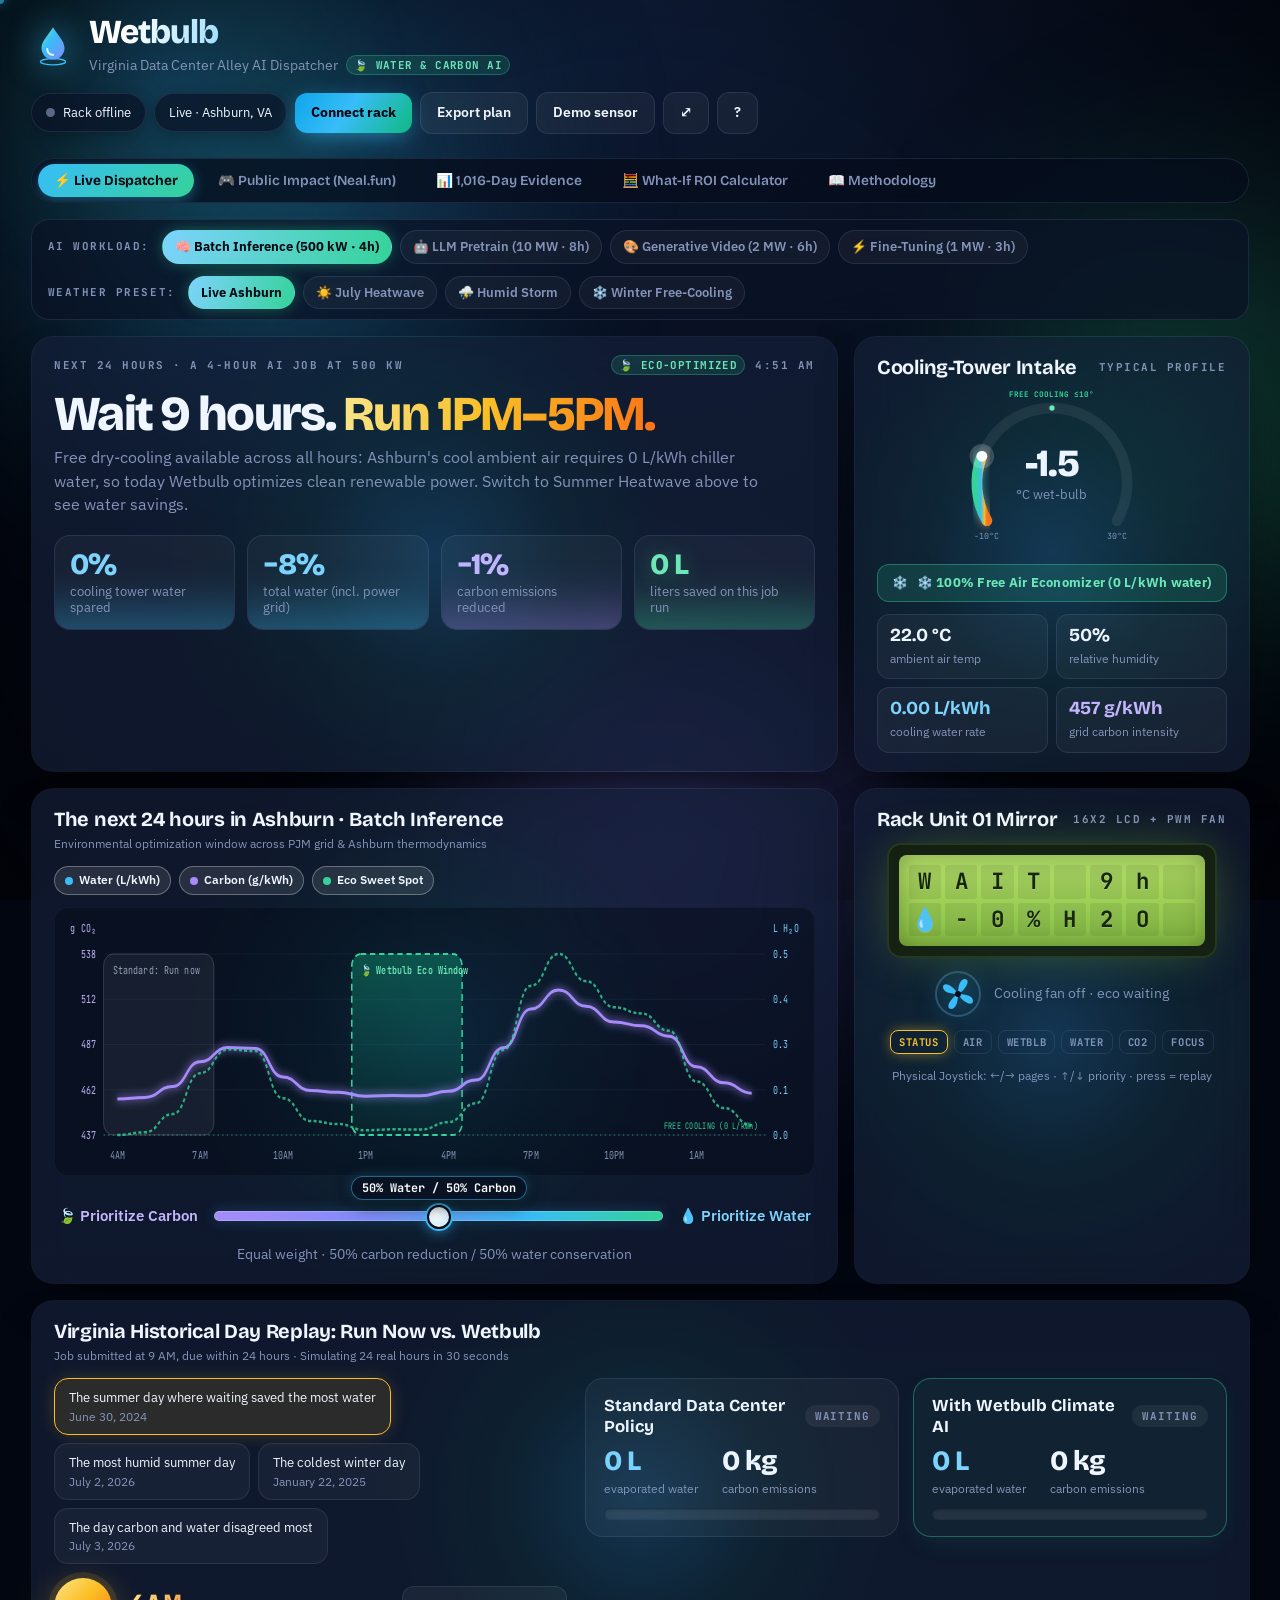
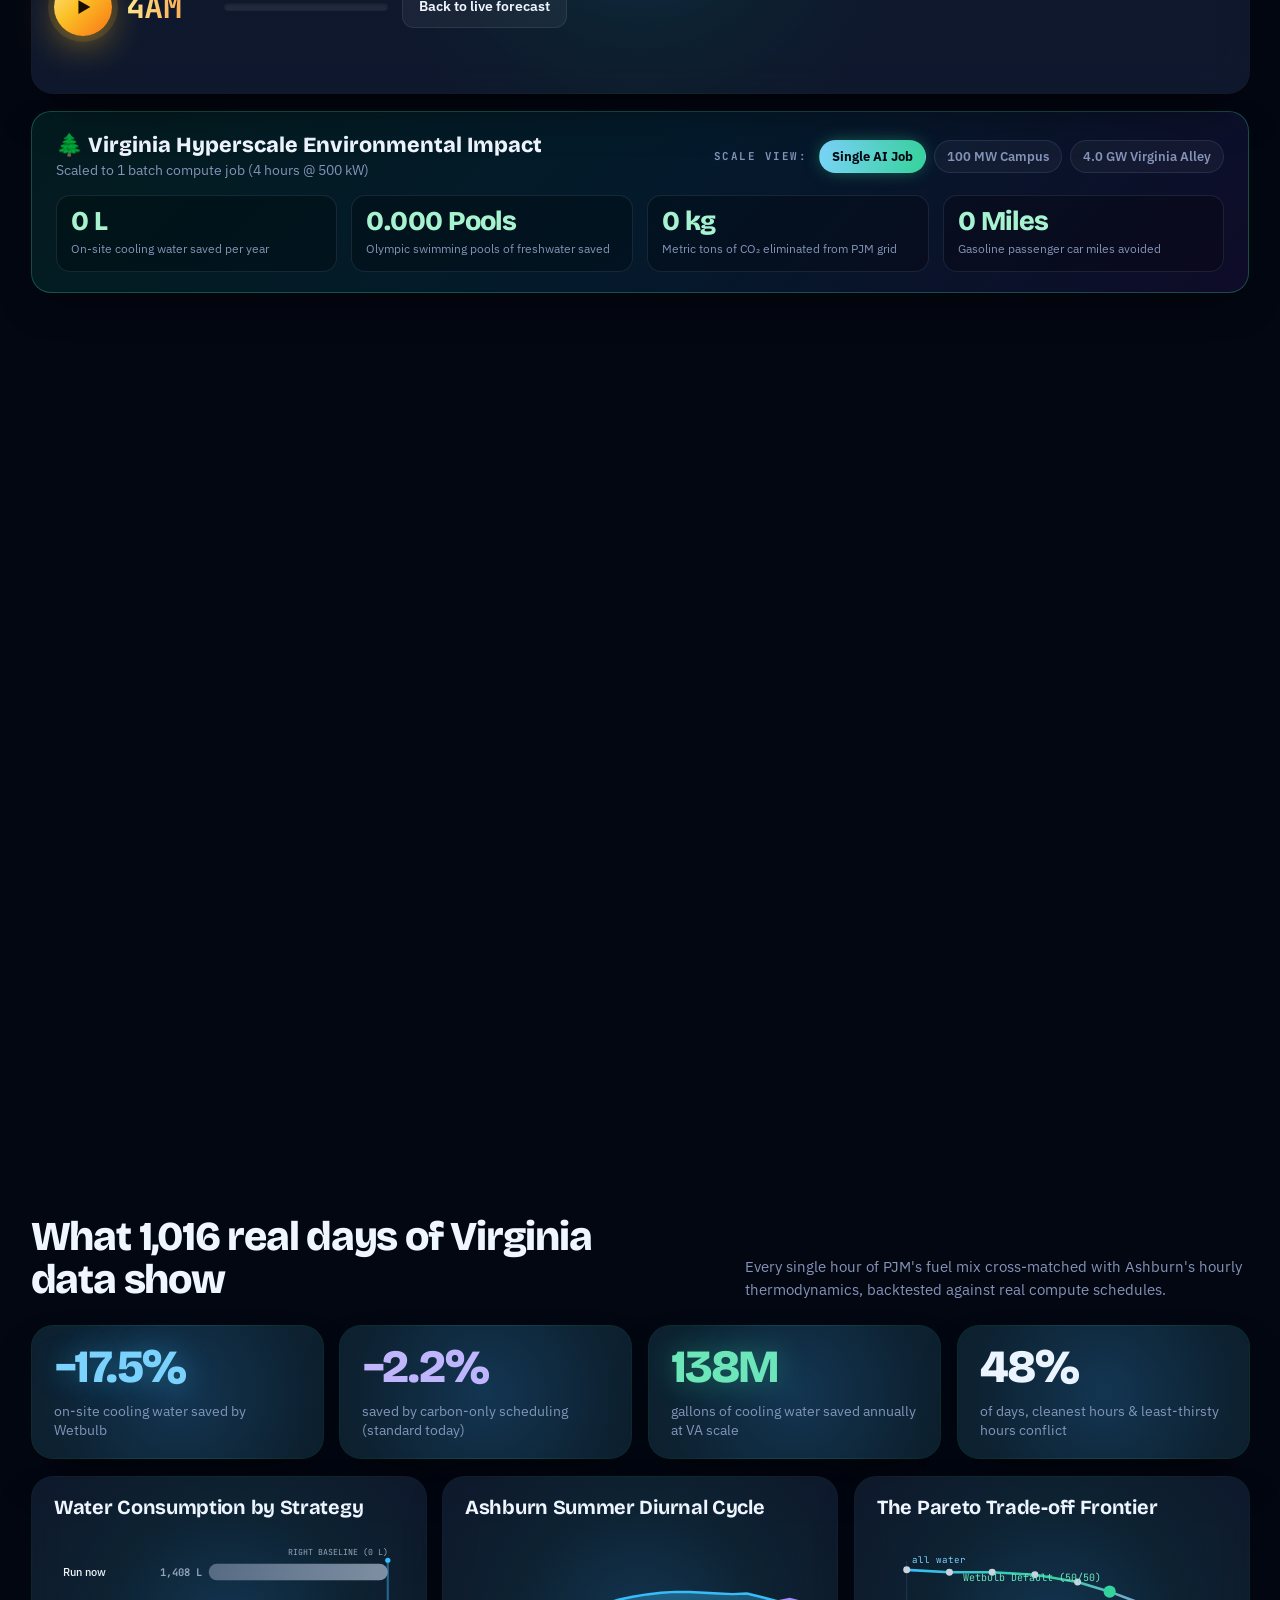
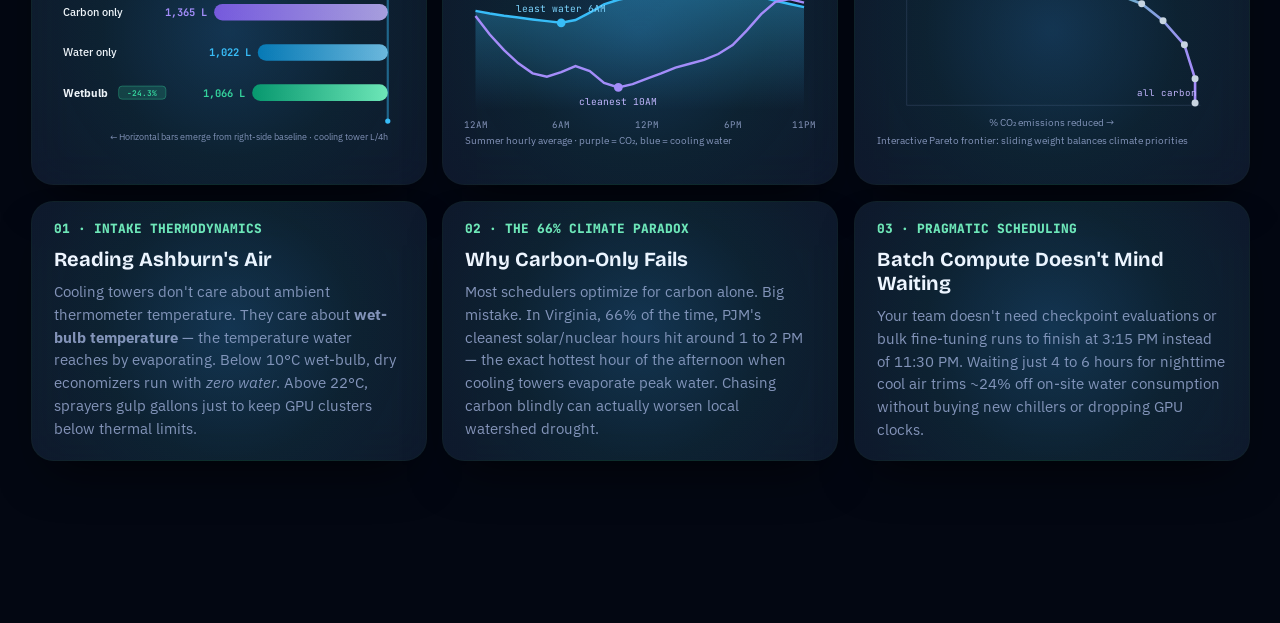
==== 804-Hackathon/dashboard/index.html @ 4fb3c694 "Add files via upload" ====
<!doctype html>
<html lang="en">
<head>
<meta charset="utf-8">
<meta name="viewport" content="width=device-width, initial-scale=1">
<title>Wetbulb · Climate-Aware AI Compute Scheduling</title>
<link rel="preconnect" href="https://fonts.googleapis.com">
<link rel="preconnect" href="https://fonts.gstatic.com" crossorigin>
<link rel="stylesheet" href="https://fonts.googleapis.com/css2?family=Bricolage+Grotesque:opsz,wght@12..96,400;12..96,600;12..96,700;12..96,800&family=IBM+Plex+Sans:wght@400;500;600;700&family=JetBrains+Mono:wght@400;500;600;700&display=swap">
<script src="data.js"></script>
<style>
/* =====================================================================
   Wetbulb Climate Design System
   Environmental Palette: Aquatic Reservoir Cyan, Renewable Emerald,
   Atmospheric Carbon Amethyst, High-Stress Sun Amber.
   Zero harsh grain. 100% hardware-accelerated fluid glassmorphism.
   ===================================================================== */
:root {
  --bg: #030712;
  --bg-gradient: radial-gradient(circle at 50% 0%, #0d1a33 0%, #050914 60%, #02040a 100%);
  --panel: rgba(11, 19, 38, 0.72);
  --panel-card: rgba(13, 23, 46, 0.65);
  --panel-2: rgba(255, 255, 255, 0.04);
  --panel-hover: rgba(255, 255, 255, 0.08);
  --line: rgba(148, 163, 214, 0.14);
  --line-strong: rgba(148, 163, 214, 0.28);
  --ink: #f0f6ff;
  --ink-soft: #cbd5e1;
  --muted: #8493b8;
  
  /* Environmental Semantic Tokens */
  --water: #38bdf8;
  --water-bright: #7dd3fc;
  --water-deep: #0284c7;
  --water-glow: rgba(56, 189, 248, 0.45);
  
  --eco: #34d399;
  --eco-bright: #6ee7b7;
  --eco-deep: #059669;
  --eco-glow: rgba(52, 211, 153, 0.45);
  
  --carbon: #a78bfa;
  --carbon-bright: #c4b5fd;
  --carbon-deep: #7c3aed;
  
  --pick: #fbbf24;
  --pick-glow: rgba(251, 191, 36, 0.45);
  --stress: #f97316;
  --stress-glow: rgba(249, 115, 22, 0.35);
  
  --aura1: #0ea5e9;
  --aura2: #10b981;
  --aura3: #6366f1;
  
  --display: "Bricolage Grotesque", -apple-system, BlinkMacSystemFont, "Segoe UI", sans-serif;
  --body: "IBM Plex Sans", -apple-system, BlinkMacSystemFont, "Segoe UI", sans-serif;
  --mono: "JetBrains Mono", ui-monospace, Menlo, Consolas, monospace;
  color-scheme: dark;
}

* { box-sizing: border-box; }
html { scroll-behavior: smooth; }
body {
  margin: 0;
  background: var(--bg);
  background-image: var(--bg-gradient);
  background-attachment: fixed;
  color: var(--ink);
  font: 15px/1.55 var(--body);
  overflow-x: hidden;
  -webkit-font-smoothing: antialiased;
  -moz-osx-font-smoothing: grayscale;
}

::selection { background: rgba(56, 189, 248, 0.35); color: #fff; }
button, input, select { font: inherit; color: inherit; }
button { cursor: pointer; border: none; background: none; }
:focus-visible { outline: 2px solid var(--water); outline-offset: 3px; }
.num { font-variant-numeric: tabular-nums; }
.label { font: 700 0.68rem/1 var(--mono); letter-spacing: 0.14em; text-transform: uppercase; color: var(--muted); }

/* ---------- Smooth Atmosphere (Zero Grain / No feTurbulence) ---------- */
.aurora {
  position: fixed;
  inset: -15%;
  z-index: 0;
  pointer-events: none;
  filter: blur(90px);
  opacity: 0.48;
  will-change: transform;
}
.aurora i { position: absolute; border-radius: 50%; }
.aurora i:nth-child(1) {
  width: 60vw; height: 60vw; left: 2%; top: -5%;
  background: radial-gradient(circle, var(--aura1), transparent 65%);
  animation: drift1 28s ease-in-out infinite alternate;
}
.aurora i:nth-child(2) {
  width: 52vw; height: 52vw; right: -5%; top: 18%;
  background: radial-gradient(circle, var(--aura2), transparent 65%);
  animation: drift2 34s ease-in-out infinite alternate;
}
.aurora i:nth-child(3) {
  width: 50vw; height: 50vw; left: 32%; bottom: -12%;
  background: radial-gradient(circle, var(--aura3), transparent 65%);
  animation: drift1 42s ease-in-out infinite alternate-reverse;
}
@keyframes drift1 { to { transform: translate(6vw, 5vh) scale(1.08); } }
@keyframes drift2 { to { transform: translate(-8vw, -3vh) scale(0.94); } }

/* Vapor Canvas */
#vapor {
  position: fixed;
  inset: 0;
  z-index: 1;
  pointer-events: none;
}

/* Subtle Ambient Vignette (Clean & Silky Smooth, NOT Grainy) */
.ambient-vignette {
  position: fixed;
  inset: 0;
  z-index: 2;
  pointer-events: none;
  background: radial-gradient(circle at 50% 50%, transparent 50%, rgba(2, 4, 10, 0.45) 100%);
}

/* Cursor Spotlight (Optimized hardware-accelerated translate3d without blend-mode lag) */
#cursorLight {
  position: fixed;
  left: 0;
  top: 0;
  width: 540px;
  height: 540px;
  margin: -270px 0 0 -270px;
  z-index: 2;
  pointer-events: none;
  border-radius: 50%;
  background: radial-gradient(circle, rgba(56, 189, 248, 0.12) 0%, rgba(52, 211, 153, 0.05) 30%, transparent 65%);
  will-change: transform;
  transition: opacity 0.3s ease;
}

/* Interactive Cursor Dot */
#cursorDot {
  position: fixed;
  left: 0;
  top: 0;
  width: 8px;
  height: 8px;
  margin: -4px 0 0 -4px;
  z-index: 99;
  pointer-events: none;
  border-radius: 50%;
  background: var(--water);
  box-shadow: 0 0 12px var(--water);
  opacity: 0.6;
  will-change: transform;
}

/* ---------- Layout & Container ---------- */
.wrap {
  position: relative;
  z-index: 3;
  max-width: 1520px;
  margin: 0 auto;
  padding: 16px max(16px, 2.4vw) 80px;
  display: flex;
  flex-direction: column;
  gap: 16px;
}

.top {
  display: flex;
  align-items: center;
  justify-content: space-between;
  gap: 16px;
  flex-wrap: wrap;
  padding-bottom: 4px;
}
.brand { display: flex; align-items: center; gap: 14px; }
.logo {
  width: 44px;
  height: 44px;
  filter: drop-shadow(0 0 16px rgba(56, 189, 248, 0.65));
  transition: transform 0.3s cubic-bezier(0.34, 1.56, 0.64, 1);
}
.logo:hover { transform: scale(1.08) rotate(3deg); }
.logo .ripple {
  transform-origin: 21px 36px;
  animation: ripple 2.8s cubic-bezier(0.2, 0.8, 0.2, 1) infinite;
}
@keyframes ripple {
  from { transform: scale(0.4); opacity: 0.95; }
  to { transform: scale(1.65); opacity: 0; }
}

.brand-text h1 {
  font: 800 2.1rem/1 var(--display);
  letter-spacing: -0.03em;
  margin: 0;
  background: linear-gradient(105deg, #ffffff 10%, #7dd3fc 40%, #34d399 70%, #fbbf24 100%);
  -webkit-background-clip: text;
  background-clip: text;
  color: transparent;
}
.brand-text p {
  margin: 4px 0 0;
  color: var(--muted);
  font-size: 0.9rem;
  display: flex;
  align-items: center;
  gap: 8px;
}
.eco-tag {
  display: inline-flex;
  align-items: center;
  gap: 4px;
  padding: 2px 7px;
  border-radius: 999px;
  background: rgba(52, 211, 153, 0.14);
  border: 1px solid rgba(52, 211, 153, 0.3);
  color: var(--eco-bright);
  font: 700 0.68rem var(--mono);
  letter-spacing: 0.04em;
}

.controls { display: flex; gap: 8px; flex-wrap: wrap; align-items: center; }
.pill {
  display: inline-flex;
  align-items: center;
  gap: 8px;
  padding: 8px 14px;
  border-radius: 999px;
  border: 1px solid var(--line);
  background: var(--panel);
  backdrop-filter: blur(16px);
  -webkit-backdrop-filter: blur(16px);
  font-size: 0.84rem;
  white-space: nowrap;
  box-shadow: 0 4px 14px rgba(0, 0, 0, 0.25);
}
.dot { width: 9px; height: 9px; border-radius: 50%; background: #5b6787; transition: background 0.3s; }
.dot.on {
  background: var(--eco);
  box-shadow: 0 0 0 4px rgba(52, 211, 153, 0.2), 0 0 14px var(--eco);
  animation: pulse 1.8s infinite;
}
@keyframes pulse { 50% { box-shadow: 0 0 0 7px rgba(52, 211, 153, 0.05), 0 0 18px var(--eco); } }

.btn {
  position: relative;
  display: inline-flex;
  align-items: center;
  justify-content: center;
  gap: 7px;
  padding: 9px 16px;
  border-radius: 12px;
  border: 1px solid var(--line);
  background: rgba(255, 255, 255, 0.05);
  font-weight: 600;
  font-size: 0.88rem;
  transition: transform 0.2s cubic-bezier(.2,.8,.2,1), border-color 0.2s, background 0.2s, box-shadow 0.2s;
  user-select: none;
}
.btn:hover {
  border-color: rgba(125, 211, 252, 0.6);
  background: rgba(125, 211, 252, 0.09);
  box-shadow: 0 4px 20px -4px rgba(56, 189, 248, 0.3);
  transform: translateY(-1px);
}
.btn:active { transform: translateY(1px); }
.btn.primary {
  background: linear-gradient(125deg, #0ea5e9, #38bdf8 45%, #10b981 100%);
  color: #030712;
  font-weight: 700;
  border: 0;
  box-shadow: 0 6px 24px -6px rgba(56, 189, 248, 0.7);
}
.btn.primary:hover {
  box-shadow: 0 8px 30px -4px rgba(52, 211, 153, 0.8);
  transform: translateY(-2px);
}
.btn.eco {
  background: linear-gradient(125deg, #059669, #10b981 50%, #34d399 100%);
  color: #030712;
  font-weight: 700;
  border: 0;
  box-shadow: 0 6px 24px -6px rgba(16, 185, 129, 0.6);
}
.kbd {
  font: 600 0.7rem var(--mono);
  padding: 2px 6px;
  border: 1px solid var(--line);
  border-radius: 6px;
  color: var(--muted);
  background: rgba(0, 0, 0, 0.2);
}

/* Workload & Quick-Scenario Subnav Bar */
.workload-bar {
  display: flex;
  align-items: center;
  justify-content: space-between;
  gap: 12px;
  flex-wrap: wrap;
  padding: 10px 16px;
  border-radius: 18px;
  background: var(--panel);
  border: 1px solid var(--line);
  backdrop-filter: blur(16px);
  -webkit-backdrop-filter: blur(16px);
}
.workload-group { display: flex; align-items: center; gap: 8px; flex-wrap: wrap; }
.workload-group .label { margin-right: 4px; }
.btn-toggle {
  padding: 6px 12px;
  border-radius: 999px;
  border: 1px solid var(--line);
  background: var(--panel-2);
  font-size: 0.8rem;
  font-weight: 600;
  color: var(--muted);
  transition: all 0.2s ease;
}
.btn-toggle:hover {
  color: var(--ink);
  border-color: rgba(56, 189, 248, 0.4);
  background: rgba(56, 189, 248, 0.08);
}
.btn-toggle.active {
  color: #040914;
  background: linear-gradient(110deg, #7dd3fc, #34d399);
  border-color: transparent;
  font-weight: 700;
  box-shadow: 0 0 18px -4px rgba(52, 211, 153, 0.6);
}

/* Grid System */
.grid { display: grid; grid-template-columns: repeat(12, 1fr); gap: 16px; }
.span8 { grid-column: span 8; }
.span4 { grid-column: span 4; }
.span6 { grid-column: span 6; }
.span12 { grid-column: span 12; }

/* ---------- Glass Cards with Smooth Cursor Light Edge ---------- */
.card {
  --mx: 50%;
  --my: 50%;
  position: relative;
  border-radius: 22px;
  padding: 18px 22px;
  display: flex;
  flex-direction: column;
  gap: 12px;
  min-width: 0;
  background: linear-gradient(var(--panel-card), var(--panel-card)) padding-box,
              radial-gradient(420px circle at var(--mx) var(--my), rgba(56, 189, 248, 0.45), rgba(52, 211, 153, 0.2) 30%, rgba(148, 163, 214, 0.12) 65%) border-box;
  border: 1px solid transparent;
  backdrop-filter: blur(20px) saturate(1.25);
  -webkit-backdrop-filter: blur(20px) saturate(1.25);
  box-shadow: 0 24px 50px -20px rgba(0, 0, 0, 0.7);
  transition: box-shadow 0.3s cubic-bezier(0.2, 0.8, 0.2, 1), transform 0.25s ease;
}
.card:hover {
  box-shadow: 0 30px 60px -15px rgba(0, 0, 0, 0.85), 0 0 30px -10px rgba(56, 189, 248, 0.15);
}
.card::after {
  content: "";
  position: absolute;
  inset: 0;
  border-radius: inherit;
  pointer-events: none;
  background: radial-gradient(480px circle at var(--mx) var(--my), rgba(56, 189, 248, 0.05), transparent 45%);
}
.card.flash {
  box-shadow: 0 0 0 2px var(--pick), 0 0 45px -4px var(--pick);
  transition: box-shadow 0.15s ease;
}
.card h2 {
  font: 700 1.25rem/1.2 var(--display);
  margin: 0;
  letter-spacing: -0.015em;
  display: flex;
  align-items: center;
  gap: 8px;
}
.card-head {
  display: flex;
  justify-content: space-between;
  align-items: center;
  gap: 12px;
  flex-wrap: wrap;
}

/* Decision Card */
.decision-wrap { display: flex; flex-direction: column; gap: 6px; }
.decision {
  font: 800 clamp(2.1rem, 3.8vw, 3.4rem)/1.05 var(--display);
  letter-spacing: -0.035em;
  margin: 2px 0 0;
}
.decision .go {
  background: linear-gradient(100deg, #fde68a, #fbbf24 45%, #f97316);
  -webkit-background-clip: text;
  background-clip: text;
  color: transparent;
}
.decision.run .go {
  background: linear-gradient(100deg, #a7f3d0, #34d399 45%, #38bdf8);
  -webkit-background-clip: text;
  background-clip: text;
}
.sub {
  color: var(--muted);
  font-size: 0.98rem;
  max-width: 72ch;
  line-height: 1.5;
}

/* Stat Chips */
.chips {
  display: grid;
  grid-template-columns: repeat(4, 1fr);
  gap: 12px;
  margin-top: 6px;
}
.chip {
  position: relative;
  overflow: hidden;
  display: flex;
  flex-direction: column;
  gap: 3px;
  padding: 13px 15px;
  border-radius: 16px;
  background: var(--panel-2);
  border: 1px solid var(--line);
  transition: transform 0.2s, border-color 0.2s;
}
.chip:hover {
  transform: translateY(-2px);
  border-color: rgba(255, 255, 255, 0.2);
}
.chip b {
  position: relative;
  font: 800 1.85rem/1.05 var(--display);
  letter-spacing: -0.02em;
}
.chip span {
  position: relative;
  color: var(--muted);
  font-size: 0.79rem;
  line-height: 1.3;
}
.chip::before {
  content: "";
  position: absolute;
  inset: auto -20% -60% -20%;
  height: 80%;
  filter: blur(24px);
  opacity: 0.35;
  background: var(--c, var(--water));
}
.chip.w { --c: var(--water); } .chip.w b { color: #7dd3fc; }
.chip.c { --c: var(--carbon); } .chip.c b { color: #c4b5fd; }
.chip.g { --c: var(--eco); } .chip.g b { color: #6ee7b7; text-shadow: 0 0 20px rgba(52, 211, 153, 0.4); }
.chip.eq { --c: var(--pick); } .chip.eq b { color: #fde68a; }

/* Gauge Card */
.gauge-wrap { position: relative; display: grid; place-items: center; margin: 4px 0; }
#gauge { width: 100%; max-width: 230px; height: auto; overflow: visible; }
.gauge-read { position: absolute; top: 52%; left: 50%; transform: translate(-50%, -50%); text-align: center; }
.gauge-read b { display: block; font: 800 2.4rem/1 var(--display); letter-spacing: -0.03em; }
.gauge-read span { color: var(--muted); font-size: 0.82rem; }

/* Cooling Mode Badge */
.cooling-mode-pill {
  display: flex;
  align-items: center;
  justify-content: center;
  gap: 8px;
  padding: 8px 12px;
  border-radius: 12px;
  font-weight: 700;
  font-size: 0.8rem;
  letter-spacing: 0.02em;
  background: rgba(14, 165, 233, 0.12);
  border: 1px solid rgba(14, 165, 233, 0.3);
  color: #7dd3fc;
  transition: all 0.3s ease;
}
.cooling-mode-pill.free {
  background: rgba(52, 211, 153, 0.15);
  border-color: rgba(52, 211, 153, 0.4);
  color: #6ee7b7;
}
.cooling-mode-pill.stress {
  background: rgba(249, 115, 22, 0.15);
  border-color: rgba(249, 115, 22, 0.4);
  color: #fdba74;
}

.air-rows { display: grid; grid-template-columns: 1fr 1fr; gap: 8px; }
.air-rows div {
  background: var(--panel-2);
  border: 1px solid var(--line);
  border-radius: 12px;
  padding: 9px 12px;
  transition: border-color 0.2s;
}
.air-rows div:hover { border-color: rgba(255, 255, 255, 0.2); }
.air-rows b { display: block; font: 700 1.15rem var(--display); }
.air-rows span { color: var(--muted); font-size: 0.75rem; }

.demo-box { display: none; flex-direction: column; gap: 8px; border-top: 1px dashed var(--line); padding-top: 12px; }
.demo-box.show { display: flex; }
.demo-box label { display: flex; justify-content: space-between; font-size: 0.82rem; color: var(--muted); }

/* Timeline Chart & Environmental Visualization */
.chart-header-row {
  display: flex;
  align-items: center;
  justify-content: space-between;
  gap: 12px;
  flex-wrap: wrap;
}
.chart-toggles {
  display: flex;
  gap: 8px;
  flex-wrap: wrap;
}
.chart-toggle-btn {
  display: inline-flex;
  align-items: center;
  gap: 6px;
  padding: 4px 10px;
  border-radius: 999px;
  border: 1px solid var(--line);
  background: rgba(255, 255, 255, 0.03);
  font-size: 0.76rem;
  font-weight: 600;
  color: var(--muted);
  transition: all 0.2s;
}
.chart-toggle-btn.on {
  color: var(--ink);
  background: rgba(255, 255, 255, 0.1);
  border-color: rgba(255, 255, 255, 0.3);
}
.chart-toggle-btn i {
  display: inline-block;
  width: 8px;
  height: 8px;
  border-radius: 50%;
}

.chart-box {
  position: relative;
  overflow-x: auto;
  border-radius: 14px;
  background: rgba(4, 9, 22, 0.45);
  border: 1px solid rgba(255, 255, 255, 0.04);
  padding: 6px 0;
}
#chart {
  width: 100%;
  min-width: 680px;
  height: 255px;
  display: block;
  overflow: visible;
}

/* Rich Environmental Tooltip */
.tip {
  position: absolute;
  pointer-events: none;
  padding: 12px 14px;
  border-radius: 14px;
  background: rgba(6, 12, 26, 0.94);
  border: 1px solid rgba(125, 211, 252, 0.35);
  box-shadow: 0 12px 36px -4px rgba(0, 0, 0, 0.8), 0 0 20px -5px rgba(56, 189, 248, 0.4);
  font-size: 0.82rem;
  min-width: 220px;
  opacity: 0;
  transition: opacity 0.15s, transform 0.15s;
  backdrop-filter: blur(12px);
  -webkit-backdrop-filter: blur(12px);
  z-index: 10;
}
.tip.show { opacity: 1; transform: translateY(-4px); }
.tip-head {
  display: flex;
  justify-content: space-between;
  align-items: center;
  border-bottom: 1px solid var(--line);
  padding-bottom: 6px;
  margin-bottom: 6px;
}
.tip-head b { font-family: var(--display); font-size: 1.05rem; }
.tip-badge {
  font: 700 0.68rem var(--mono);
  padding: 2px 6px;
  border-radius: 6px;
}
.tip-row { display: flex; justify-content: space-between; gap: 14px; margin-top: 3px; }
.tip-eco-note {
  margin-top: 6px;
  padding-top: 6px;
  border-top: 1px dashed var(--line);
  color: var(--eco-bright);
  font-size: 0.76rem;
  display: flex;
  align-items: center;
  gap: 5px;
}

/* ---------- Priority & Custom Sliders (Silky Smooth, Zero Grain) ---------- */
.focus {
  position: relative;
  display: grid;
  grid-template-columns: auto 1fr auto;
  align-items: center;
  gap: 16px;
  padding: 16px 4px 4px;
}
.focus .end { font-weight: 600; font-size: 0.92rem; }

.slider-track-wrap {
  position: relative;
  width: 100%;
  display: flex;
  align-items: center;
}
.slider-bubble {
  position: absolute;
  top: -28px;
  left: 50%;
  transform: translateX(-50%);
  background: rgba(10, 18, 36, 0.96);
  border: 1px solid rgba(56, 189, 248, 0.5);
  box-shadow: 0 4px 18px rgba(0, 0, 0, 0.7), 0 0 12px rgba(56, 189, 248, 0.35);
  color: #f8fafc;
  font: 700 0.74rem var(--mono);
  padding: 3px 10px;
  border-radius: 999px;
  white-space: nowrap;
  pointer-events: none;
  transition: opacity 0.15s ease;
  z-index: 5;
}

/* Custom Range Input (Fluid, zero grain, 60fps) */
input[type=range] {
  -webkit-appearance: none;
  appearance: none;
  width: 100%;
  background: transparent;
  cursor: grab;
  margin: 0;
}
input[type=range]:active { cursor: grabbing; }
input[type=range]:focus { outline: none; }

/* Prio Slider Track & Thumb */
input[type=range].prio {
  height: 24px;
}
input[type=range].prio::-webkit-slider-runnable-track {
  height: 10px;
  border-radius: 999px;
  background: linear-gradient(90deg, #a78bfa 0%, #818cf8 35%, #38bdf8 70%, #34d399 100%);
  box-shadow: 0 0 14px rgba(56, 189, 248, 0.25);
  border: 1px solid rgba(255, 255, 255, 0.2);
}
input[type=range].prio::-webkit-slider-thumb {
  -webkit-appearance: none;
  appearance: none;
  width: 24px;
  height: 24px;
  border-radius: 50%;
  background: radial-gradient(circle at 35% 35%, #ffffff 0%, #e0f2fe 60%, #bae6fd 100%);
  border: 2px solid #030712;
  box-shadow: 0 0 0 2px #38bdf8, 0 3px 14px rgba(56, 189, 248, 0.6);
  margin-top: -7px;
  transition: transform 0.1s ease, box-shadow 0.1s ease;
}
input[type=range].prio::-webkit-slider-thumb:hover {
  transform: scale(1.2);
  box-shadow: 0 0 0 3px #34d399, 0 4px 20px rgba(52, 211, 153, 0.85);
}
input[type=range].prio::-moz-range-track {
  height: 10px;
  border-radius: 999px;
  background: linear-gradient(90deg, #a78bfa 0%, #818cf8 35%, #38bdf8 70%, #34d399 100%);
  border: 1px solid rgba(255, 255, 255, 0.2);
  box-shadow: 0 0 14px rgba(56, 189, 248, 0.25);
}
input[type=range].prio::-moz-range-thumb {
  width: 24px;
  height: 24px;
  border-radius: 50%;
  background: #ffffff;
  border: 2px solid #030712;
  box-shadow: 0 0 0 2px #38bdf8, 0 3px 14px rgba(56, 189, 248, 0.6);
}

/* Plain Slider */
input[type=range].plain {
  height: 20px;
}
input[type=range].plain::-webkit-slider-runnable-track {
  height: 8px;
  border-radius: 999px;
  background: rgba(255, 255, 255, 0.12);
  border: 1px solid rgba(255, 255, 255, 0.1);
}
input[type=range].plain::-webkit-slider-thumb {
  -webkit-appearance: none;
  width: 18px;
  height: 18px;
  border-radius: 50%;
  background: var(--water);
  border: 2px solid #030712;
  box-shadow: 0 0 10px var(--water);
  margin-top: -5px;
  transition: transform 0.1s ease;
}
input[type=range].plain::-webkit-slider-thumb:hover {
  transform: scale(1.15);
}
input[type=range].plain::-moz-range-track {
  height: 8px;
  border-radius: 999px;
  background: rgba(255, 255, 255, 0.12);
}
input[type=range].plain::-moz-range-thumb {
  width: 18px;
  height: 18px;
  border-radius: 50%;
  background: var(--water);
  border: 2px solid #030712;
  box-shadow: 0 0 10px var(--water);
}

.focus-note {
  color: var(--muted);
  font-size: 0.85rem;
  text-align: center;
}

/* Rack Card */
.rack { align-items: center; text-align: center; }
.lcd {
  width: 100%;
  max-width: 330px;
  padding: 12px;
  border-radius: 14px;
  background: #142011;
  box-shadow: inset 0 0 0 2px #26381e, 0 0 50px -10px rgba(163, 230, 53, 0.35);
}
.lcd-glass {
  display: grid;
  grid-template-columns: repeat(8, 1fr);
  gap: 4px;
  padding: 10px;
  border-radius: 8px;
  background: linear-gradient(180deg, #b7e36a, #88be3f);
  box-shadow: inset 0 0 24px rgba(0, 0, 0, 0.3);
}
.lcd-glass span {
  background: rgba(0, 0, 0, 0.08);
  color: #162409;
  font: 700 1.4rem/1.5 var(--mono);
  border-radius: 3px;
  text-shadow: 0 1px 1px rgba(255, 255, 255, 0.2);
}
.fan-row { display: flex; align-items: center; gap: 12px; color: var(--muted); font-size: 0.88rem; }
#fanSvg { width: 48px; height: 48px; filter: drop-shadow(0 0 12px rgba(56, 189, 248, 0.5)); }
#fanSvg.spin .blades { animation: spin var(--spin, 1s) linear infinite; transform-origin: 24px 24px; }
@keyframes spin { to { transform: rotate(360deg); } }

.pages { display: flex; gap: 6px; flex-wrap: wrap; justify-content: center; }
.pages span {
  font: 700 0.66rem var(--mono);
  letter-spacing: 0.06em;
  padding: 4px 8px;
  border-radius: 8px;
  border: 1px solid var(--line);
  color: var(--muted);
  transition: all 0.2s;
}
.pages span.on {
  border-color: var(--pick);
  color: var(--pick);
  box-shadow: 0 0 14px -2px rgba(251, 191, 36, 0.6);
}
.hint { color: var(--muted); font-size: 0.78rem; }

/* Replay Race Section */
.replay-grid { display: grid; grid-template-columns: 1fr 1.25fr; gap: 18px; align-items: start; }
.replay-left { display: flex; flex-direction: column; gap: 14px; }
@media (max-width: 1100px) { .replay-grid { grid-template-columns: 1fr; } }

.days { display: flex; gap: 8px; flex-wrap: wrap; }
.day {
  padding: 8px 14px;
  border-radius: 14px;
  border: 1px solid var(--line);
  background: var(--panel-2);
  font-size: 0.84rem;
  text-align: left;
  transition: border-color 0.2s, background 0.2s, transform 0.15s;
}
.day:hover { transform: translateY(-1px); border-color: rgba(251, 191, 36, 0.5); }
.day small { display: block; color: var(--muted); font-size: 0.72rem; }
.day.on {
  border-color: var(--pick);
  background: rgba(251, 191, 36, 0.12);
  box-shadow: 0 0 20px -5px rgba(251, 191, 36, 0.35);
}

.replay-bar { display: flex; align-items: center; gap: 14px; flex-wrap: wrap; }
.play {
  width: 58px;
  height: 58px;
  border-radius: 50%;
  border: 0;
  display: grid;
  place-items: center;
  background: linear-gradient(135deg, #fde68a, #fbbf24 45%, #f97316);
  box-shadow: 0 0 0 6px rgba(251, 191, 36, 0.12), 0 10px 40px -8px rgba(251, 191, 36, 0.8);
  transition: transform 0.2s, box-shadow 0.2s;
}
.play:hover { transform: scale(1.06); box-shadow: 0 0 0 8px rgba(251, 191, 36, 0.2), 0 12px 45px -6px rgba(251, 191, 36, 0.9); }
.play:active { transform: scale(0.96); }
.play svg { width: 22px; height: 22px; }
.clock {
  font: 700 2rem/1 var(--mono);
  letter-spacing: -0.02em;
  min-width: 4.4ch;
  background: linear-gradient(90deg, #fde68a, #fb923c);
  -webkit-background-clip: text;
  background-clip: text;
  color: transparent;
}
.progress {
  flex: 1;
  min-width: 160px;
  height: 8px;
  border-radius: 999px;
  background: rgba(255, 255, 255, 0.08);
  overflow: hidden;
  box-shadow: inset 0 1px 3px rgba(0, 0, 0, 0.4);
}
.progress i {
  display: block;
  height: 100%;
  width: 0;
  background: linear-gradient(90deg, #fbbf24, #10b981, #38bdf8);
  border-radius: inherit;
  box-shadow: 0 0 12px rgba(56, 189, 248, 0.7);
}

.race { display: grid; grid-template-columns: 1fr 1fr; gap: 14px; }
.lane {
  border-radius: 18px;
  padding: 16px 18px;
  background: var(--panel-2);
  border: 1px solid var(--line);
  display: flex;
  flex-direction: column;
  gap: 10px;
  transition: border-color 0.2s;
}
.lane.wb {
  border-color: rgba(52, 211, 153, 0.4);
  background: rgba(52, 211, 153, 0.06);
  box-shadow: 0 8px 30px -10px rgba(52, 211, 153, 0.15);
}
.lane h3 {
  margin: 0;
  font: 700 1.05rem var(--display);
  display: flex;
  justify-content: space-between;
  align-items: center;
}
.state {
  font: 700 0.68rem var(--mono);
  letter-spacing: 0.08em;
  text-transform: uppercase;
  padding: 4px 10px;
  border-radius: 999px;
  background: rgba(255, 255, 255, 0.06);
  color: var(--muted);
}
.state.on {
  background: rgba(52, 211, 153, 0.2);
  color: var(--eco-bright);
  box-shadow: 0 0 10px rgba(52, 211, 153, 0.3);
}
.state.done { color: #cbd5e1; }
.vals { display: flex; gap: 24px; }
.vals b { font: 800 1.75rem/1 var(--display); letter-spacing: -0.02em; }
.vals .w { color: #7dd3fc; }
.vals span { display: block; color: var(--muted); font-size: 0.75rem; margin-top: 3px; }

/* Tank with Aquatic Wave Shimmer */
.tank {
  height: 12px;
  border-radius: 999px;
  background: rgba(255, 255, 255, 0.08);
  overflow: hidden;
  box-shadow: inset 0 1px 3px rgba(0, 0, 0, 0.5);
}
.tank i {
  display: block;
  height: 100%;
  width: 0;
  border-radius: inherit;
  background: linear-gradient(90deg, #0284c7, #38bdf8 60%, #a5f3fc);
  box-shadow: 0 0 18px rgba(56, 189, 248, 0.7);
  transition: width 0.15s ease;
}
.lane.wb .tank i {
  background: linear-gradient(90deg, #059669, #10b981 60%, #7dd3fc);
  box-shadow: 0 0 18px rgba(52, 211, 153, 0.7);
}

.verdict {
  font: 700 1.12rem/1.4 var(--display);
  min-height: 1.4em;
  background: linear-gradient(90deg, #a7f3d0, #34d399 40%, #7dd3fc);
  -webkit-background-clip: text;
  background-clip: text;
  color: transparent;
}

/* Evidence Section */
.section-title {
  display: flex;
  align-items: flex-end;
  justify-content: space-between;
  gap: 16px;
  flex-wrap: wrap;
  margin-top: 32px;
  padding-bottom: 8px;
}
.section-title h2 {
  font: 800 clamp(1.8rem, 3.2vw, 2.8rem)/1.05 var(--display);
  letter-spacing: -0.03em;
  margin: 0;
  max-width: 24ch;
}
.section-title p { color: var(--muted); max-width: 56ch; margin: 0; }

.stats { display: grid; grid-template-columns: repeat(4, 1fr); gap: 16px; }
.stat b {
  font: 800 clamp(2.2rem, 3.6vw, 3.4rem)/1 var(--display);
  letter-spacing: -0.035em;
}
.stat span { color: var(--muted); font-size: 0.88rem; line-height: 1.35; }
.stat .w { color: #7dd3fc; text-shadow: 0 0 30px rgba(56, 189, 248, 0.45); }
.stat .g { color: #6ee7b7; text-shadow: 0 0 30px rgba(52, 211, 153, 0.45); }
.stat .c { color: #c4b5fd; }

.mini { width: 100%; height: 235px; display: block; overflow: visible; }
.how { display: grid; grid-template-columns: repeat(3, 1fr); gap: 16px; }
.how .card { gap: 10px; }
.how .step { font: 800 0.8rem var(--mono); color: var(--eco-bright); }
.how h3 { font: 700 1.25rem var(--display); margin: 0; }
.how p { margin: 0; color: var(--muted); font-size: 0.92rem; }
.sources { color: var(--muted); font-size: 0.8rem; line-height: 1.6; }

/* Scale Impact Simulator Banner */
.scale-banner {
  border-radius: 20px;
  padding: 20px 24px;
  background: linear-gradient(135deg, rgba(5, 150, 105, 0.15), rgba(14, 165, 233, 0.12) 50%, rgba(124, 58, 237, 0.1));
  border: 1px solid rgba(52, 211, 153, 0.3);
  display: flex;
  flex-direction: column;
  gap: 14px;
  box-shadow: 0 16px 40px -15px rgba(0, 0, 0, 0.6);
}
.scale-header {
  display: flex;
  justify-content: space-between;
  align-items: center;
  flex-wrap: wrap;
  gap: 12px;
}
.scale-header h3 {
  font: 800 1.35rem var(--display);
  margin: 0;
  display: flex;
  align-items: center;
  gap: 8px;
}
.scale-metrics-grid {
  display: grid;
  grid-template-columns: repeat(4, 1fr);
  gap: 14px;
}
.scale-metric-box {
  background: rgba(0, 0, 0, 0.25);
  border: 1px solid var(--line);
  border-radius: 14px;
  padding: 12px 14px;
}
.scale-metric-box b {
  display: block;
  font: 800 1.7rem/1 var(--display);
  letter-spacing: -0.02em;
  color: #a7f3d0;
}
.scale-metric-box span {
  color: var(--muted);
  font-size: 0.78rem;
}

/* ---------- Neal.fun Style Public Impact & Gamification ---------- */
.neal-section {
  display: flex;
  flex-direction: column;
  gap: 18px;
  margin-top: 8px;
}

/* Real-Time Live Ticker */
.ticker-banner {
  display: flex;
  align-items: center;
  justify-content: space-between;
  gap: 16px;
  padding: 14px 20px;
  border-radius: 16px;
  background: linear-gradient(90deg, rgba(6, 182, 212, 0.16), rgba(59, 130, 246, 0.12) 50%, rgba(16, 185, 129, 0.16));
  border: 1px solid rgba(56, 189, 248, 0.35);
  box-shadow: 0 10px 30px -10px rgba(0, 0, 0, 0.7), inset 0 0 20px rgba(56, 189, 248, 0.1);
  flex-wrap: wrap;
}
.ticker-pulse {
  display: flex;
  align-items: center;
  gap: 10px;
  font: 700 0.82rem var(--mono);
  color: #38bdf8;
  letter-spacing: 0.05em;
  text-transform: uppercase;
}
.pulse-dot {
  width: 10px;
  height: 10px;
  border-radius: 50%;
  background: #38bdf8;
  box-shadow: 0 0 12px #38bdf8;
  animation: pulse-ring 1.8s infinite;
}
@keyframes pulse-ring {
  0% { transform: scale(0.9); opacity: 0.8; }
  50% { transform: scale(1.3); opacity: 1; box-shadow: 0 0 18px #34d399; }
  100% { transform: scale(0.9); opacity: 0.8; }
}
.ticker-stats {
  display: flex;
  align-items: center;
  gap: 24px;
  flex-wrap: wrap;
}
.ticker-item {
  display: flex;
  align-items: baseline;
  gap: 8px;
  font-size: 0.85rem;
  color: var(--muted);
}
.ticker-item b {
  font: 800 1.25rem var(--mono);
  color: #f8fafc;
}

/* Neal.fun Public Impact Grid with 3D Flip Cards */
.neal-grid {
  display: grid;
  grid-template-columns: repeat(3, 1fr);
  gap: 16px;
}
@media (max-width: 950px) {
  .neal-grid { grid-template-columns: repeat(2, 1fr); }
}
@media (max-width: 620px) {
  .neal-grid { grid-template-columns: 1fr; }
}

.flip-card {
  background-color: transparent;
  perspective: 1000px;
  height: 195px;
  cursor: pointer;
}
.flip-card-inner {
  position: relative;
  width: 100%;
  height: 100%;
  text-align: left;
  transition: transform 0.55s cubic-bezier(0.34, 1.56, 0.64, 1);
  transform-style: preserve-3d;
}
.flip-card:hover .flip-card-inner,
.flip-card.flipped .flip-card-inner {
  transform: rotateY(180deg);
}
.flip-front, .flip-back {
  position: absolute;
  width: 100%;
  height: 100%;
  -webkit-backface-visibility: hidden;
  backface-visibility: hidden;
  border-radius: 18px;
  padding: 16px 18px;
  display: flex;
  flex-direction: column;
  justify-content: space-between;
  border: 1px solid var(--line);
  background: rgba(10, 18, 38, 0.88);
  backdrop-filter: blur(12px);
  -webkit-backdrop-filter: blur(12px);
  box-shadow: 0 8px 24px rgba(0, 0, 0, 0.4);
}
.flip-front {
  border-left: 4px solid var(--accent, #38bdf8);
}
.flip-front .icon-row {
  display: flex;
  justify-content: space-between;
  align-items: center;
}
.flip-front .icon {
  font-size: 2rem;
  line-height: 1;
}
.flip-front .badge {
  font: 700 0.68rem var(--mono);
  padding: 3px 8px;
  border-radius: 999px;
  background: rgba(255, 255, 255, 0.08);
  color: var(--muted);
}
.flip-front .num {
  font: 800 1.65rem/1 var(--display);
  letter-spacing: -0.02em;
  color: #ffffff;
  margin: 6px 0 2px;
}
.flip-front .desc {
  font-size: 0.82rem;
  color: var(--muted);
  line-height: 1.35;
}
.flip-front .hint {
  font-size: 0.72rem;
  color: #38bdf8;
  display: flex;
  align-items: center;
  gap: 4px;
}
.flip-back {
  transform: rotateY(180deg);
  background: linear-gradient(145deg, #0f1f3d, #081122);
  border-color: rgba(56, 189, 248, 0.4);
  color: #e2e8f0;
}
.flip-back h4 {
  font: 700 0.95rem var(--display);
  margin: 0;
  color: #7dd3fc;
  display: flex;
  align-items: center;
  gap: 6px;
}
.flip-back p {
  font-size: 0.82rem;
  line-height: 1.45;
  color: #cbd5e1;
  margin: 6px 0 0;
}
.flip-back .foot {
  font: 700 0.7rem var(--mono);
  color: #34d399;
}

/* Neal.fun Interactive Reservoir Mini-Game & Hotspots */
.reservoir-card {
  padding: 18px 22px;
  border-radius: 20px;
  background: linear-gradient(135deg, rgba(8, 20, 44, 0.9), rgba(12, 30, 60, 0.9));
  border: 1px solid rgba(56, 189, 248, 0.3);
  display: grid;
  grid-template-columns: 1fr 1.2fr;
  gap: 20px;
  align-items: center;
}
@media (max-width: 800px) {
  .reservoir-card { grid-template-columns: 1fr; }
}
.reservoir-controls {
  display: flex;
  flex-direction: column;
  gap: 12px;
}
.reservoir-tank-wrap {
  position: relative;
  height: 140px;
  background: rgba(3, 7, 18, 0.65);
  border: 2px solid rgba(56, 189, 248, 0.4);
  border-radius: 14px;
  overflow: hidden;
  display: flex;
  flex-direction: column;
  justify-content: flex-end;
}
.reservoir-water {
  position: relative;
  width: 100%;
  height: 68%;
  background: linear-gradient(180deg, #38bdf8 0%, #0284c7 50%, #0369a1 100%);
  transition: height 0.6s cubic-bezier(0.34, 1.56, 0.64, 1);
  box-shadow: 0 -4px 18px rgba(56, 189, 248, 0.6);
}
.reservoir-water::before {
  content: "";
  position: absolute;
  top: -6px;
  left: 0;
  right: 0;
  height: 8px;
  background: #7dd3fc;
  border-radius: 50%;
  opacity: 0.8;
}
.reservoir-label {
  position: absolute;
  top: 10px;
  left: 14px;
  right: 14px;
  display: flex;
  justify-content: space-between;
  font: 700 0.78rem var(--mono);
  color: #bae6fd;
  z-index: 2;
  text-shadow: 0 2px 4px rgba(0,0,0,0.8);
}
.btn-game {
  font: 700 0.85rem var(--display);
  padding: 8px 16px;
  border-radius: 10px;
  border: 1px solid rgba(56, 189, 248, 0.4);
  background: linear-gradient(180deg, rgba(56, 189, 248, 0.2), rgba(14, 165, 233, 0.35));
  color: #f8fafc;
  cursor: pointer;
  transition: all 0.15s ease;
  display: inline-flex;
  align-items: center;
  justify-content: center;
  gap: 8px;
}
.btn-game:hover {
  transform: translateY(-2px);
  box-shadow: 0 6px 18px rgba(56, 189, 248, 0.4);
  border-color: #38bdf8;
}
.btn-game:active {
  transform: translateY(1px);
}

.hotspot-pills {
  display: flex;
  gap: 8px;
  flex-wrap: wrap;
  margin-top: 6px;
}
.hotspot-pill {
  font: 600 0.76rem var(--display);
  padding: 5px 10px;
  border-radius: 8px;
  border: 1px solid var(--line);
  background: rgba(255, 255, 255, 0.04);
  color: var(--muted);
  cursor: pointer;
  transition: all 0.15s ease;
}
.hotspot-pill.active, .hotspot-pill:hover {
  border-color: #38bdf8;
  color: #ffffff;
  background: rgba(56, 189, 248, 0.15);
}

/* Flex Workload Slider Box */
.workload-slider-box {
  display: flex;
  align-items: center;
  justify-content: space-between;
  gap: 16px;
  padding: 12px 18px;
  background: rgba(0, 0, 0, 0.3);
  border-radius: 14px;
  border: 1px solid var(--line);
  flex-wrap: wrap;
}

/* Modals & Toast */
.toast {
  position: fixed;
  bottom: 24px;
  left: 50%;
  z-index: 50;
  transform: translate(-50%, 20px);
  padding: 12px 20px;
  border-radius: 14px;
  background: rgba(6, 12, 26, 0.95);
  border: 1px solid rgba(56, 189, 248, 0.4);
  box-shadow: 0 10px 30px rgba(0, 0, 0, 0.8), 0 0 20px rgba(56, 189, 248, 0.3);
  opacity: 0;
  transition: all 0.3s cubic-bezier(0.34, 1.56, 0.64, 1);
  pointer-events: none;
  font-weight: 600;
  display: flex;
  align-items: center;
  gap: 8px;
}
.toast.show { opacity: 1; transform: translate(-50%, 0); }

.modal-backdrop {
  position: fixed;
  inset: 0;
  z-index: 40;
  display: none;
  place-items: center;
  background: rgba(2, 4, 10, 0.78);
  backdrop-filter: blur(8px);
  -webkit-backdrop-filter: blur(8px);
  padding: 16px;
}
.modal-backdrop.show { display: grid; }
.modal-card {
  width: min(580px, 94vw);
  max-height: 90vh;
  overflow-y: auto;
  background: #091124;
  border: 1px solid rgba(125, 211, 252, 0.3);
  border-radius: 24px;
  padding: 24px;
  box-shadow: 0 30px 80px rgba(0, 0, 0, 0.9), 0 0 40px rgba(56, 189, 248, 0.2);
  display: flex;
  flex-direction: column;
  gap: 16px;
}
.modal-head {
  display: flex;
  justify-content: space-between;
  align-items: center;
}
.modal-head h2 { font: 800 1.4rem var(--display); margin: 0; }
.close-btn { font-size: 1.4rem; color: var(--muted); cursor: pointer; }
.close-btn:hover { color: #fff; }

.code-snippet {
  background: #030712;
  border: 1px solid var(--line);
  border-radius: 12px;
  padding: 14px;
  font: 500 0.8rem/1.5 var(--mono);
  color: #7dd3fc;
  overflow-x: auto;
  white-space: pre;
}

/* Reveal On Scroll */
.js .reveal {
  opacity: 0;
  transform: translateY(24px);
  transition: opacity 0.8s cubic-bezier(.2,.8,.2,1), transform 0.8s cubic-bezier(.2,.8,.2,1);
}
.js .reveal.in { opacity: 1; transform: none; }

/* Responsive */
@media (max-width: 1100px) {
  .span8, .span4, .span6 { grid-column: span 12; }
  .chips { grid-template-columns: repeat(2, 1fr); }
  .stats, .how, .scale-metrics-grid { grid-template-columns: repeat(2, 1fr); }
}
@media (max-width: 640px) {
  .race, .stats, .how, .chips, .scale-metrics-grid { grid-template-columns: 1fr; }
  .brand-text h1 { font-size: 1.7rem; }
}
/* Multi-Page Site Navigation */
.site-nav {
  display: flex;
  align-items: center;
  gap: 8px;
  background: rgba(6, 12, 28, 0.75);
  backdrop-filter: blur(16px);
  -webkit-backdrop-filter: blur(16px);
  border: 1px solid var(--line);
  border-radius: 999px;
  padding: 5px 6px;
  overflow-x: auto;
  max-width: 100%;
  margin-top: 4px;
}
.nav-tab {
  display: inline-flex;
  align-items: center;
  gap: 7px;
  padding: 8px 16px;
  border-radius: 999px;
  color: var(--muted);
  text-decoration: none;
  font: 600 0.86rem var(--display);
  transition: all 0.2s cubic-bezier(0.34, 1.56, 0.64, 1);
  white-space: nowrap;
}
.nav-tab:hover {
  color: #f8fafc;
  background: rgba(255, 255, 255, 0.08);
}
.nav-tab.active {
  color: #030712;
  background: linear-gradient(135deg, #38bdf8, #34d399);
  box-shadow: 0 4px 14px rgba(56, 189, 248, 0.4);
  font-weight: 700;
}
.card {
  transform-style: preserve-3d;
  will-change: transform;
}
</style>
</head>
<body>

<div class="aurora" aria-hidden="true"><i></i><i></i><i></i></div>
<canvas id="vapor" aria-hidden="true"></canvas>
<div class="ambient-vignette" aria-hidden="true"></div>
<div id="cursorLight" aria-hidden="true"></div>
<div id="cursorDot" aria-hidden="true"></div>

<div class="wrap">
  <!-- Top Navigation & Controls -->
  <header class="top">
    <div class="brand">
      <svg class="logo" viewBox="0 0 42 42" aria-hidden="true">
        <defs>
          <linearGradient id="lg" x1="0" y1="0" x2="1" y2="1">
            <stop offset="0%" stop-color="#6ee7b7"/>
            <stop offset="40%" stop-color="#38bdf8"/>
            <stop offset="100%" stop-color="#818cf8"/>
          </linearGradient>
        </defs>
        <ellipse class="ripple" cx="21" cy="36" rx="12" ry="3" fill="none" stroke="#38bdf8" stroke-width="1.3"/>
        <path d="M21 3C17 10 10 16 10 23a11 11 0 0 0 22 0C32 16 25 10 21 3z" fill="url(#lg)"/>
        <path d="M15.5 24a5.5 5.5 0 0 0 5.5 5.5" stroke="#ffffff" stroke-opacity=".8" stroke-width="2" fill="none" stroke-linecap="round"/>
      </svg>
      <div class="brand-text">
        <h1>Wetbulb</h1>
        <p>
          <span>Virginia Data Center Alley AI Dispatcher</span>
          <span class="eco-tag">🍃 WATER & CARBON AI</span>
        </p>
      </div>
    </div>
    
    <div class="controls">
      <span class="pill"><span class="dot" id="linkDot"></span><span id="linkText">Rack offline</span></span>
      <span class="pill" id="modePill">Live · Ashburn, VA</span>
      <button class="btn primary magnetic" id="connectBtn" aria-label="Connect hardware rack">Connect rack</button>
      <button class="btn magnetic" id="exportBtn" aria-label="Export schedule dispatch">Export plan</button>
      <button class="btn magnetic" id="demoBtn" aria-label="Demo sensor sliders">Demo sensor</button>
      <button class="btn magnetic" id="fsBtn" title="Full screen (F)" aria-label="Full screen">⤢</button>
      <button class="btn magnetic" id="helpBtn" title="Shortcuts (?)" aria-label="Keyboard shortcuts">?</button>
    </div>
  </header>

  <!-- Multi-Page Site Navigation -->
  <nav class="site-nav" aria-label="Main Site Navigation">
    <a href="index.html" class="nav-tab active">⚡ Live Dispatcher</a>
    <a href="impact.html" class="nav-tab">🎮 Public Impact (Neal.fun)</a>
    <a href="backtest.html" class="nav-tab">📊 1,016-Day Evidence</a>
    <a href="calculator.html" class="nav-tab">🧮 What-If ROI Calculator</a>
    <a href="methodology.html" class="nav-tab">📖 Methodology</a>
  </nav>

  <!-- Interactive Workload & Season Preset Bar -->
  <nav class="workload-bar" aria-label="Workload and Scenario Controls">
    <div class="workload-group">
      <span class="label">AI Workload:</span>
      <button class="btn-toggle active" data-job="inference" id="wInference">🧠 Batch Inference (500 kW · 4h)</button>
      <button class="btn-toggle" data-job="training" id="wTraining">🤖 LLM Pretrain (10 MW · 8h)</button>
      <button class="btn-toggle" data-job="diffusion" id="wDiffusion">🎨 Generative Video (2 MW · 6h)</button>
      <button class="btn-toggle" data-job="finetune" id="wFinetune">⚡ Fine-Tuning (1 MW · 3h)</button>
    </div>
    <div class="workload-group">
      <span class="label">Weather Preset:</span>
      <button class="btn-toggle active" id="btnLiveWeather">Live Ashburn</button>
      <button class="btn-toggle" id="btnHeatwave">☀️ July Heatwave</button>
      <button class="btn-toggle" id="btnHumid">⛈️ Humid Storm</button>
      <button class="btn-toggle" id="btnWinter">❄️ Winter Free-Cooling</button>
    </div>
  </nav>

  <!-- Main Dashboard Grid -->
  <section class="grid">
    <!-- Decision Card -->
    <article class="card span8" id="cardDecision">
      <div class="card-head">
        <span class="label" id="decisionLabel">Next 24 hours · 4-hour AI job at 500 kW</span>
        <div style="display:flex;align-items:center;gap:10px;">
          <span class="eco-tag" id="ecoScoreTag">🍃 ECO-OPTIMIZED</span>
          <span class="label num" id="decisionTime"></span>
        </div>
      </div>
      <div class="decision-wrap">
        <div class="decision" id="decision">Reading the air…</div>
        <div class="sub" id="decisionSub"></div>
      </div>
      <div class="chips">
        <div class="chip w"><b class="num" id="chipOnsite">–</b><span>cooling tower water spared</span></div>
        <div class="chip w"><b class="num" id="chipWater">–</b><span>total water (incl. power grid)</span></div>
        <div class="chip c"><b class="num" id="chipCo2">–</b><span>carbon emissions reduced</span></div>
        <div class="chip g"><b class="num" id="chipLiters">–</b><span>liters saved on this job run</span></div>
      </div>
    </article>

    <!-- Cooling-Tower Air Intake & Wet-Bulb Thermodynamics -->
    <article class="card span4" id="cardAir">
      <div class="card-head">
        <h2>Cooling-Tower Intake</h2>
        <span class="label" id="airSource">forecast</span>
      </div>
      
      <div class="gauge-wrap">
        <svg id="gauge" viewBox="0 0 300 200" aria-label="Wet-bulb gauge"></svg>
        <div class="gauge-read">
          <b class="num" id="airTwb">–</b>
          <span>°C wet-bulb</span>
        </div>
      </div>
      
      <div class="cooling-mode-pill free" id="coolingModePill">
        <span>❄️</span>
        <span id="coolingModeText">100% Free Air Cooling (0 L/kWh)</span>
      </div>

      <div class="air-rows">
        <div><b class="num" id="airTemp">–</b><span>ambient air temp</span></div>
        <div><b class="num" id="airRh">–</b><span>relative humidity</span></div>
        <div><b class="num" id="airWue" style="color:#7dd3fc">–</b><span>cooling water rate</span></div>
        <div><b class="num" id="airCo2" style="color:#c4b5fd">–</b><span>grid carbon intensity</span></div>
      </div>

      <div class="demo-box" id="demoBox">
        <label for="dT">Air temperature <span id="dTv">22 °C</span></label>
        <input class="plain" type="range" id="dT" min="-5" max="38" step="0.5" value="22" aria-label="Demo air temperature">
        <label for="dH">Relative humidity <span id="dHv">45%</span></label>
        <input class="plain" type="range" id="dH" min="10" max="100" step="1" value="45" aria-label="Demo humidity">
      </div>
    </article>

    <!-- 24-Hour Timeline & Priority Slider -->
    <article class="card span8" id="cardTimeline">
      <div class="card-head">
        <div>
          <h2 id="timelineTitle">The next 24 hours in Ashburn</h2>
          <span class="hint" id="timelineSub">Environmental optimization window across PJM grid & Ashburn thermodynamics</span>
        </div>
        <div class="chart-toggles">
          <button class="chart-toggle-btn on" id="toggleWater"><i style="background:var(--water)"></i> Water (L/kWh)</button>
          <button class="chart-toggle-btn on" id="toggleCarbon"><i style="background:var(--carbon)"></i> Carbon (g/kWh)</button>
          <button class="chart-toggle-btn on" id="toggleEco"><i style="background:var(--eco)"></i> Eco Sweet Spot</button>
        </div>
      </div>

      <div class="chart-box" id="chartBox">
        <svg id="chart" viewBox="0 0 1000 255" preserveAspectRatio="none" role="img" aria-label="24 hour carbon and water timeline"></svg>
        <div class="tip" id="tip"></div>
      </div>

      <div class="focus" id="focusRow">
        <span class="end" style="color:#c4b5fd">🍃 Prioritize Carbon</span>
        <div class="slider-track-wrap">
          <div class="slider-bubble" id="weightBubble">50% Water / 50% Carbon</div>
          <input class="prio" type="range" id="weight" min="0" max="100" step="1" value="50" aria-label="Carbon versus water priority">
        </div>
        <span class="end" style="color:#7dd3fc">💧 Prioritize Water</span>
      </div>
      <div class="focus-note" id="focusNote">Equal weight · Drag slider smoothly to balance environmental priorities</div>
    </article>

    <!-- Hardware Rack LCD Mirror & Cooling Fan Simulation -->
    <article class="card span4 rack" id="cardRack">
      <div class="card-head" style="width:100%">
        <h2>Rack Unit 01 Mirror</h2>
        <span class="label">16x2 LCD + PWM FAN</span>
      </div>
      <div class="lcd"><div class="lcd-glass" id="lcd"></div></div>
      <div class="fan-row">
        <svg id="fanSvg" viewBox="0 0 48 48" aria-hidden="true">
          <circle cx="24" cy="24" r="22" fill="none" stroke="rgba(125,211,252,.25)" stroke-width="2"/>
          <g class="blades" fill="#38bdf8">
            <path d="M24 24c0-8 2-15 7-15s3 9-7 15z"/>
            <path d="M24 24c8 0 15 2 15 7s-9 3-15-7z"/>
            <path d="M24 24c0 8-2 15-7 15s-3-9 7-15z"/>
            <path d="M24 24c-8 0-15-2-15-7s9-3 15 7z"/>
          </g>
          <circle cx="24" cy="24" r="3" fill="#030712"/>
        </svg>
        <span id="fanText">Cooling fan off · eco waiting</span>
      </div>
      <div class="pages" id="pages"></div>
      <span class="hint">Physical Joystick: ←/→ pages · ↑/↓ priority · press = replay</span>
    </article>

    <!-- Real Historical Virginia Replay Race -->
    <article class="card span12" id="cardReplay">
      <div class="card-head">
        <div>
          <h2>Virginia Historical Day Replay: Run Now vs. Wetbulb</h2>
          <span class="hint">Job submitted at 9 AM, due within 24 hours · Simulating 24 real hours in 30 seconds</span>
        </div>
      </div>
      
      <div class="replay-grid">
        <div class="replay-left">
          <div class="days" id="days"></div>
          <div class="replay-bar">
            <button class="play magnetic" id="playBtn" aria-label="Play or pause historical replay">
              <svg viewBox="0 0 24 24"><path id="playIcon" d="M7 4.5v15l13-7.5z" fill="#1a0e00"/></svg>
            </button>
            <span class="clock num" id="clock">9AM</span>
            <div class="progress"><i id="prog"></i></div>
            <button class="btn" id="liveBtn">Back to live forecast</button>
          </div>
          <div class="verdict" id="raceVerdict"></div>
        </div>

        <div class="race">
          <div class="lane">
            <h3>Standard Data Center Policy <span class="state" id="stNormal">waiting</span></h3>
            <div class="vals">
              <div><b class="num w" id="nOnsite">0 L</b><span>evaporated water</span></div>
              <div><b class="num" id="nKg">0 kg</b><span>carbon emissions</span></div>
            </div>
            <div class="tank"><i id="nTank"></i></div>
          </div>
          <div class="lane wb">
            <h3>With Wetbulb Climate AI <span class="state" id="stWb">waiting</span></h3>
            <div class="vals">
              <div><b class="num w" id="wOnsite">0 L</b><span>evaporated water</span></div>
              <div><b class="num" id="wKg">0 kg</b><span>carbon emissions</span></div>
            </div>
            <div class="tank"><i id="wTank"></i></div>
          </div>
        </div>
      </div>
    </article>
  </section>

  <!-- Virginia Fleet Scale-Up Environmental Impact Simulator -->
  <section class="scale-banner reveal">
    <div class="scale-header">
      <div>
        <h3>🌲 Virginia Hyperscale Environmental Impact</h3>
        <p style="margin:2px 0 0;color:var(--muted);font-size:0.88rem;" id="scaleSubtitle">Scaled to Northern Virginia's 4.0 GW data center capacity with 15% flexible workloads</p>
      </div>
      <div class="workload-group">
        <span class="label">Scale View:</span>
        <button class="btn-toggle active" id="btnScaleSingle">Single AI Job</button>
        <button class="btn-toggle" id="btnScaleCampus">100 MW Campus</button>
        <button class="btn-toggle" id="btnScaleVA">4.0 GW Virginia Alley</button>
      </div>
    </div>
    <div class="scale-metrics-grid">
      <div class="scale-metric-box">
        <b class="num" id="simWaterLiters">722,716,170 L</b>
        <span>On-site cooling water saved per year</span>
      </div>
      <div class="scale-metric-box">
        <b class="num" id="simPools">289 Pools</b>
        <span>Olympic swimming pools of freshwater saved</span>
      </div>
      <div class="scale-metric-box">
        <b class="num" id="simCarbon">83,878 Tons</b>
        <span>Metric tons of CO₂ eliminated from PJM grid</span>
      </div>
      <div class="scale-metric-box">
        <b class="num" id="simCars">208M Miles</b>
        <span>Gasoline passenger car miles avoided</span>
      </div>
    </div>
  </section>

  <!-- Neal.fun Style Virginia Public Impact & Gamification Experience -->
  <section class="neal-section reveal">
    <!-- Live Real-Time Evaporation & Conservation Ticker -->
    <div class="ticker-banner">
      <div class="ticker-pulse">
        <span class="pulse-dot"></span>
        <span>Real-Time Ashburn Evaporation Clock</span>
      </div>
      <div class="ticker-stats">
        <div class="ticker-item">
          <span>Standard Towers:</span>
          <b id="liveSecLiters">0 L</b>
          <span style="font-size:0.75rem;">evaporated</span>
        </div>
        <div class="ticker-item">
          <span style="color:#34d399;">Wetbulb Saves:</span>
          <b id="liveSecSaved" style="color:#34d399;">0 L</b>
          <span style="font-size:0.75rem;">retained</span>
        </div>
        <div class="ticker-item">
          <span>Elapsed:</span>
          <b id="liveTickerSec">0s</b>
        </div>
      </div>
    </div>

    <!-- Neal.fun Public Impact 3D Flip Card Grid -->
    <div class="card reveal" style="display:flex;flex-direction:column;gap:16px;">
      <div class="card-head">
        <div>
          <h2>🎮 Community Impact Explorer (Neal.fun Mode)</h2>
          <span class="hint">Click or hover any card to flip and discover the tangible local Virginia equivalency</span>
        </div>
        <div class="workload-slider-box">
          <span class="label" style="white-space:nowrap;">Shift Batch AI Capacity:</span>
          <b class="num" id="flexPctVal" style="color:#38bdf8;min-width:40px;">15%</b>
          <input class="plain" type="range" id="flexSlider" min="5" max="50" step="1" value="15" style="width:140px;" aria-label="Flexible workload percentage">
        </div>
      </div>

      <div class="neal-grid">
        <!-- Card 1: Olympic Swimming Pools -->
        <div class="flip-card" onclick="this.classList.toggle('flipped')">
          <div class="flip-card-inner">
            <div class="flip-front" style="--accent:#38bdf8;">
              <div class="icon-row"><span class="icon">🏊</span><span class="badge">FRESHWATER</span></div>
              <div>
                <b class="num" id="impPools">289 Pools</b>
                <div class="desc">Olympic swimming pools of pure freshwater saved annually</div>
              </div>
              <span class="hint">Click to flip details ↻</span>
            </div>
            <div class="flip-back">
              <h4>🏊 Olympic Scale Comparison</h4>
              <p>An Olympic swimming pool holds 2.5 million liters (660,000 gallons). 289 pools laid end-to-end span 14.5 kilometers — stretching from Dulles Airport past Tysons Corner.</p>
              <span class="foot">Virginia Hyperscale Fleet</span>
            </div>
          </div>
        </div>

        <!-- Card 2: Loudoun County Showers -->
        <div class="flip-card" onclick="this.classList.toggle('flipped')">
          <div class="flip-card-inner">
            <div class="flip-front" style="--accent:#34d399;">
              <div class="icon-row"><span class="icon">🚿</span><span class="badge">CITIZEN USE</span></div>
              <div>
                <b class="num" id="impShowers">9.6M Showers</b>
                <div class="desc">Standard 8-minute hot showers conserved for local families</div>
              </div>
              <span class="hint">Click to flip details ↻</span>
            </div>
            <div class="flip-back">
              <h4>🚿 Loudoun County Showers</h4>
              <p>A standard shower head consumes ~75 liters. This savings covers daily showers for all 430,000 Loudoun County residents for 74 continuous days during summer drought season.</p>
              <span class="foot">EPA WaterSense Metric</span>
            </div>
          </div>
        </div>

        <!-- Card 3: Potomac Drinking Water -->
        <div class="flip-card" onclick="this.classList.toggle('flipped')">
          <div class="flip-card-inner">
            <div class="flip-front" style="--accent:#0284c7;">
              <div class="icon-row"><span class="icon">🚰</span><span class="badge">POTABLE TAP</span></div>
              <div>
                <b class="num" id="impResidents">142,000 People</b>
                <div class="desc">Annual municipal drinking water supply protected in Loudoun</div>
              </div>
              <span class="hint">Click to flip details ↻</span>
            </div>
            <div class="flip-back">
              <h4>🚰 Potomac & Goose Creek</h4>
              <p>Data centers draw from the same municipal reservoirs that supply drinking water. Wetbulb eliminates evaporation spikes during low-flow Potomac drought advisories.</p>
              <span class="foot">Loudoun Water Authority</span>
            </div>
          </div>
        </div>

        <!-- Card 4: Water Bottles to the Moon -->
        <div class="flip-card" onclick="this.classList.toggle('flipped')">
          <div class="flip-card-inner">
            <div class="flip-front" style="--accent:#a78bfa;">
              <div class="icon-row"><span class="icon">🥤</span><span class="badge">BOTTLED UNITS</span></div>
              <div>
                <b class="num" id="impBottles">1.44B Bottles</b>
                <div class="desc">Standard 500ml water bottles preserved from evaporation</div>
              </div>
              <span class="hint">Click to flip details ↻</span>
            </div>
            <div class="flip-back">
              <h4>🥤 3.7x to the Moon</h4>
              <p>1.44 billion 500ml water bottles stacked end-to-end reach 289,000 kilometers into the sky — more than 75% of the distance from the Earth all the way to the Moon!</p>
              <span class="foot">Neal.fun Space Scale</span>
            </div>
          </div>
        </div>

        <!-- Card 5: Virginia Pine Forest -->
        <div class="flip-card" onclick="this.classList.toggle('flipped')">
          <div class="flip-card-inner">
            <div class="flip-front" style="--accent:#10b981;">
              <div class="icon-row"><span class="icon">🌲</span><span class="badge">FOREST SINK</span></div>
              <div>
                <b class="num" id="impTrees">3.81M Trees</b>
                <div class="desc">Carbon sequestration equivalent of mature Virginia pine trees</div>
              </div>
              <span class="hint">Click to flip details ↻</span>
            </div>
            <div class="flip-back">
              <h4>🌲 Virginia Loblolly Pine Forest</h4>
              <p>Eliminating 83,878 metric tons of CO₂ from PJM's peaker plants has the exact same climate cooling impact as planting 19,000 acres of dense Appalachian forest.</p>
              <span class="foot">USFS Carbon Sequestration</span>
            </div>
          </div>
        </div>

        <!-- Card 6: Route 28 Traffic Avoided -->
        <div class="flip-card" onclick="this.classList.toggle('flipped')">
          <div class="flip-card-inner">
            <div class="flip-front" style="--accent:#f59e0b;">
              <div class="icon-row"><span class="icon">🚗</span><span class="badge">HIGHWAY MILES</span></div>
              <div>
                <b class="num" id="impCars">18,200 Cars</b>
                <div class="desc">Gasoline passenger vehicles removed from Virginia roads</div>
              </div>
              <span class="hint">Click to flip details ↻</span>
            </div>
            <div class="flip-back">
              <h4>🚗 Route 28 & Dulles Commute</h4>
              <p>Avoiding 208 million passenger vehicle miles of exhaust each year equals permanently taking 18,200 gas cars off the congested Dulles Greenway and Route 28 corridors.</p>
              <span class="foot">EPA Greenhouse Equivalency</span>
            </div>
          </div>
        </div>
      </div>

      <!-- Neal.fun Interactive Reservoir Mini-Game Widget -->
      <div class="reservoir-card">
        <div class="reservoir-controls">
          <div style="display:flex;align-items:center;gap:8px;">
            <span style="font-size:1.4rem;">🏊</span>
            <h3 style="margin:0;font:800 1.15rem var(--display);">Goose Creek Reservoir Buffer</h3>
          </div>
          <p style="margin:0;font-size:0.84rem;color:var(--muted);line-height:1.4;">
            Every flexible batch job scheduled during night economizer windows acts like pouring fresh water directly back into the community reservoir.
          </p>
          <div style="display:flex;gap:10px;flex-wrap:wrap;margin-top:4px;">
            <button class="btn-game" id="btnPourWater">💧 Pour 10,000 L to Reservoir</button>
            <button class="btn-game" id="btnResetReservoir" style="background:rgba(255,255,255,0.08);border-color:var(--line);">↺ Reset</button>
          </div>
          <div class="hotspot-pills">
            <span class="hotspot-pill active" data-spot="ashburn">📍 Ashburn Alley (4.0 GW)</span>
            <span class="hotspot-pill" data-spot="potomac">📍 Potomac Intake</span>
            <span class="hotspot-pill" data-spot="goose">📍 Goose Creek Dam</span>
            <span class="hotspot-pill" data-spot="peaker">📍 Possum Point Peaker</span>
          </div>
        </div>

        <div class="reservoir-tank-wrap">
          <div class="reservoir-label">
            <span id="reservoirStatus">Reservoir Level: 68% (Safe Buffer)</span>
            <span id="reservoirVolume">+0 Liters Poured</span>
          </div>
          <div class="reservoir-water" id="reservoirWater"></div>
        </div>
      </div>
    </div>
  </section>

  <!-- Evidence Section: What Real Virginia Data Shows -->
  <div class="section-title reveal">
    <h2 id="evidenceTitle">What 1,016 real days of Virginia data prove</h2>
    <p>Every single hour of PJM's fuel mix cross-matched with Ashburn's hourly thermodynamics, backtested against real compute schedules.</p>
  </div>

  <section class="stats">
    <div class="card stat reveal">
      <b class="num w" id="sOnsite">24.3%</b>
      <span>on-site cooling water saved by Wetbulb</span>
    </div>
    <div class="card stat reveal">
      <b class="num c" id="sCarbonOnly">3.0%</b>
      <span>saved by carbon-only scheduling (standard today)</span>
    </div>
    <div class="card stat reveal">
      <b class="num g" id="sGallons">191M</b>
      <span>gallons of cooling water saved annually at VA scale</span>
    </div>
    <div class="card stat reveal">
      <b class="num" id="sConflict">66.0%</b>
      <span>of days, cleanest hours & least-thirsty hours conflict</span>
    </div>
  </section>

  <section class="grid">
    <article class="card span4 reveal">
      <h2>Water Consumption by Strategy</h2>
      <svg class="mini" id="barsChart" viewBox="0 0 400 230" role="img" aria-label="Water per job by policy"></svg>
    </article>
    <article class="card span4 reveal">
      <h2>Ashburn Summer Diurnal Cycle</h2>
      <svg class="mini" id="rhythmChart" viewBox="0 0 400 230" role="img" aria-label="Summer daily rhythm of carbon and water"></svg>
    </article>
    <article class="card span4 reveal">
      <h2>The Pareto Trade-off Frontier</h2>
      <svg class="mini" id="tradeChart" viewBox="0 0 400 230" role="img" aria-label="Trade-off between water and carbon"></svg>
    </article>
  </section>

  <section class="how">
    <article class="card reveal">
      <span class="step">01 · INTAKE THERMODYNAMICS</span>
      <h3>Reading Ashburn's Air</h3>
      <p>Cooling towers don't care about ambient thermometer temperature. They care about <b>wet-bulb temperature</b> — the temperature water reaches by evaporating. Below 10°C wet-bulb, dry economizers run with <em>zero water</em>. Above 22°C, sprayers gulp gallons just to keep GPU clusters below thermal limits.</p>
    </article>
    <article class="card reveal">
      <span class="step">02 · THE 66% CLIMATE PARADOX</span>
      <h3>Why Carbon-Only Fails</h3>
      <p>Most schedulers optimize for carbon alone. Big mistake. In Virginia, 66% of the time, PJM's cleanest solar/nuclear hours hit around 1 to 2 PM — the exact hottest hour of the afternoon when cooling towers evaporate peak water. Chasing carbon blindly can actually worsen local watershed drought.</p>
    </article>
    <article class="card reveal">
      <span class="step">03 · PRAGMATIC SCHEDULING</span>
      <h3>Batch Compute Doesn't Mind Waiting</h3>
      <p>Your team doesn't need checkpoint evaluations or bulk fine-tuning runs to finish at 3:15 PM instead of 11:30 PM. Waiting just 4 to 6 hours for nighttime cool air trims ~24% off on-site water consumption without buying new chillers or dropping GPU clocks.</p>
    </article>
  </section>

  <p class="sources reveal" id="sources"></p>
</div>

<!-- Export Modal -->
<div class="modal-backdrop" id="exportModal" aria-hidden="true">
  <div class="modal-card">
    <div class="modal-head">
      <h2>Export AI Dispatch Schedule</h2>
      <span class="close-btn" id="closeExportModal">&times;</span>
    </div>
    <p style="color:var(--muted);font-size:0.9rem;margin:0;">
      Deploy this dispatch window directly to your Kubernetes cluster or Slurm high-performance computing queue.
    </p>
    <div class="code-snippet" id="exportCode">// Generating dispatch config...</div>
    <div style="display:flex;justify-content:flex-end;gap:10px;">
      <button class="btn" id="copyExportBtn">Copy Script</button>
      <button class="btn primary" id="doneExportBtn">Done</button>
    </div>
  </div>
</div>

<!-- Help Modal -->
<div class="modal-backdrop" id="helpModal" aria-hidden="true">
  <div class="modal-card">
    <div class="modal-head">
      <h2>Keyboard Shortcuts & Rack Controls</h2>
      <span class="close-btn" id="closeHelpModal">&times;</span>
    </div>
    <ul style="list-style:none;padding:0;margin:0;display:flex;flex-direction:column;gap:10px;font-size:0.9rem;">
      <li style="display:flex;justify-content:space-between;"><span>Play / Stop historical replay</span><span class="kbd">Space</span></li>
      <li style="display:flex;justify-content:space-between;"><span>Cycle historical Virginia days</span><span class="kbd">← →</span></li>
      <li style="display:flex;justify-content:space-between;"><span>Adjust Priority (Carbon vs Water)</span><span class="kbd">↑ ↓</span></li>
      <li style="display:flex;justify-content:space-between;"><span>Connect physical Arduino rack</span><span class="kbd">C</span></li>
      <li style="display:flex;justify-content:space-between;"><span>Toggle demo sensor sliders</span><span class="kbd">D</span></li>
      <li style="display:flex;justify-content:space-between;"><span>Toggle full screen</span><span class="kbd">F</span></li>
      <li style="display:flex;justify-content:space-between;"><span>Export schedule configuration</span><span class="kbd">E</span></li>
      <li style="display:flex;justify-content:space-between;"><span>Help modal</span><span class="kbd">?</span></li>
    </ul>
  </div>
</div>

<div class="toast" id="toast"><span id="toastIcon">✨</span><span id="toastText"></span></div>

<script>
document.documentElement.classList.add("js");

// =====================================================================
// Scientific model (calibrated with Kaggle ERA5 + PJM analysis)
// =====================================================================
const LAT = 39.04, LON = -77.49, REPLAY_MS = 30000;
const PAGE_NAMES = ["STATUS", "AIR", "WETBLB", "WATER", "CO2", "FOCUS"];
const PAGE_CARDS = ["cardDecision", "cardAir", "cardAir", "cardTimeline", "cardTimeline", "cardTimeline"];

const WORKLOAD_PRESETS = {
  inference: { name: "Batch Inference", hours: 4, kw: 500, label: "4-hour AI batch at 500 kW" },
  training:  { name: "LLM Pretrain",   hours: 8, kw: 10000, label: "8-hour LLM pretrain at 10 MW" },
  diffusion: { name: "Video Gen",      hours: 6, kw: 2000, label: "6-hour generative video at 2 MW" },
  finetune:  { name: "Fine-Tuning",    hours: 3, kw: 1000, label: "3-hour fine-tuning at 1 MW" }
};

const S = {
  results: null, profile: null, replay: [], forecast: null, sensor: null, demo: false,
  jobH: 4, jobKw: 500, workload: "inference", scaleMode: "single",
  w: 0.5, mode: "live", dayIdx: 0, rt: 0, playing: false, timer: null, choice: 0,
  writer: null, lastSent: "", lastSentAt: 0, lcd: ["~WETBULB", "        "], fan: 0, page: 0,
  race: { nOn: 0, nKg: 0, wOn: 0, wKg: 0 }, heat: -1, intensity: 0.2, ser: null, hoverI: null,
  showWater: true, showCarbon: true, showEco: true, weatherPreset: "live"
};

const $ = id => document.getElementById(id);
const avg = a => a.reduce((s, v) => s + v, 0) / (a.length || 1);
const clamp = (v, lo, hi) => Math.min(hi, Math.max(lo, v));
const lerp = (a, b, t) => a + (b - a) * t;

// Stull formula for wet-bulb temperature from air temp and relative humidity
function stull(t, rh) {
  rh = clamp(rh, 1, 100);
  return t * Math.atan(0.151977 * Math.sqrt(rh + 8.313659)) + Math.atan(t + rh) - Math.atan(rh - 1.676331)
    + 0.00391838 * Math.pow(rh, 1.5) * Math.atan(0.023101 * rh) - 4.686035;
}

// Data center cooling tower Water Usage Effectiveness (WUE, L/kWh)
// Below 10°C wet-bulb, data centers operate in 100% dry economizer (free cooling, 0 L water)
const wue = twb => clamp(0.15 * (twb - 10), 0, 3);

function bestStart(score, duration = S.jobH) {
  let best = 0, bv = Infinity;
  for (let s = 0; s <= score.length - duration; s++) {
    let m = 0;
    for (let k = 0; k < duration; k++) m += score[s + k];
    if (m < bv - 1e-9) { bv = m; best = s; }
  }
  return best;
}

function choose(C, W, w, duration = S.jobH) {
  const mc = avg(C) || 1, mw = avg(W) || 1;
  return bestStart(C.map((c, i) => w * c / mc + (1 - w) * W[i] / mw), duration);
}

const win = (arr, s, duration = S.jobH) => avg(arr.slice(s, s + duration));
const pctSaved = (base, val) => base > 1e-9 ? 100 * (1 - val / base) : 0;
const fanFor = water => water <= 0 ? 100 : Math.round(90 + 165 * Math.min(water, 3) / 3);
const hourLabel = h => (h % 12 || 12) + (h < 12 ? "AM" : "PM");

// =====================================================================
// Number Animations & Formatters
// =====================================================================
const tweens = new Map();
function setNum(el, to, fmt, dur = 600) {
  if (typeof el === "string") el = $(el);
  if (!el) return;
  const cur = tweens.get(el);
  if (cur && cur.to === to) return;
  if (!cur && el._val === to) return;
  const from = cur ? cur.value : (el._val ?? 0);
  tweens.set(el, { from, to, t0: performance.now(), dur, fmt, value: from });
}
function stepTweens(now) {
  for (const [el, t] of tweens) {
    const k = clamp((now - t.t0) / t.dur, 0, 1), e = 1 - Math.pow(1 - k, 3);
    t.value = lerp(t.from, t.to, e);
    el.textContent = t.fmt(t.value);
    el._val = t.value;
    if (k >= 1) { el._val = t.to; tweens.delete(el); }
  }
}
const fmtPct = v => Math.abs(v) < 0.5 ? "0%" : (v > 0 ? "−" : "+") + Math.abs(v).toFixed(0) + "%";
const fmtL = v => Math.max(0, Math.round(v)).toLocaleString() + " L";

// =====================================================================
// Data Loading & API Sync
// =====================================================================
async function loadData() {
  if (window.WETBULB_DATA) {
    ({ results: S.results, profile: S.profile, replay: S.replay } = window.WETBULB_DATA);
    return;
  }
  const get = async p => (await fetch(p, { cache: "no-store" })).json();
  [S.results, S.profile, S.replay] = await Promise.all([
    get("../outputs/results.json"), get("../outputs/wetbulb_profile.json"), get("../outputs/replay_days.json")]);
}

async function loadForecast() {
  const url = `https://api.open-meteo.com/v1/forecast?latitude=${LAT}&longitude=${LON}` +
    "&hourly=temperature_2m,relative_humidity_2m,wet_bulb_temperature_2m&forecast_days=2&timezone=America%2FNew_York";
  try {
    const js = await (await fetch(url)).json();
    const nowLocal = new Date(Date.now() + js.utc_offset_seconds * 1000).toISOString().slice(0, 13) + ":00";
    let i0 = js.hourly.time.indexOf(nowLocal);
    if (i0 < 0) i0 = 0;
    S.forecast = js.hourly.time.slice(i0, i0 + 24).map((t, k) => {
      const i = i0 + k, temp = js.hourly.temperature_2m[i], rh = js.hourly.relative_humidity_2m[i];
      return { hour: +t.slice(11, 13), label: hourLabel(+t.slice(11, 13)), temp, rh,
        twb: js.hourly.wet_bulb_temperature_2m[i] ?? stull(temp, rh) };
    });
    if (!S.sensor) $("airSource").textContent = "live forecast";
  } catch (e) {
    const now = new Date(), m = now.getMonth() + 1;
    S.forecast = Array.from({ length: 24 }, (_, k) => {
      const h = (now.getHours() + k) % 24, mh = S.profile ? S.profile.month_hour[`${m}-${h}`] : null;
      return { hour: h, label: hourLabel(h), temp: 22, rh: 50, twb: mh ? mh.twb : 12 };
    });
    if (!S.sensor) $("airSource").textContent = "typical profile";
  }
}

function getSeries() {
  if (S.mode === "replay") {
    return S.replay[S.dayIdx].hours.map(h => ({ ...h, hour: +h.t.slice(11, 13) }));
  }
  
  // Synthetic Weather Presets for instant interactive testing
  if (S.weatherPreset === "heatwave") {
    return Array.from({ length: 24 }, (_, h) => {
      const temp = 28 + 9 * Math.sin((h - 8) / 24 * Math.PI * 2);
      const rh = 65 - 20 * Math.sin((h - 8) / 24 * Math.PI * 2);
      const twb = stull(temp, rh);
      const cw = wue(twb);
      const ci = 480 + 70 * Math.sin((h - 14) / 24 * Math.PI * 2);
      return { label: hourLabel(h), hour: h, temp, rh, twb, ci, gw: 2.1, wue: cw, water: cw + 2.1 };
    });
  }
  if (S.weatherPreset === "humid") {
    return Array.from({ length: 24 }, (_, h) => {
      const temp = 27 + 4 * Math.sin((h - 8) / 24 * Math.PI * 2);
      const rh = 88;
      const twb = stull(temp, rh);
      const cw = wue(twb);
      const ci = 460 + 50 * Math.sin((h - 12) / 24 * Math.PI * 2);
      return { label: hourLabel(h), hour: h, temp, rh, twb, ci, gw: 2.05, wue: cw, water: cw + 2.05 };
    });
  }
  if (S.weatherPreset === "winter") {
    return Array.from({ length: 24 }, (_, h) => {
      const temp = -2 + 4 * Math.sin((h - 8) / 24 * Math.PI * 2);
      const rh = 45;
      const twb = stull(temp, rh);
      const cw = 0; // 100% free cooling
      const ci = 520 + 40 * Math.sin((h - 18) / 24 * Math.PI * 2);
      return { label: hourLabel(h), hour: h, temp, rh, twb, ci, gw: 2.15, wue: cw, water: 2.15 };
    });
  }

  // Live forecast series
  return S.forecast.map((f, i) => {
    const useSensor = i === 0 && S.sensor;
    const twb = useSensor ? S.sensor.twb : f.twb;
    const g = S.profile && S.profile.recent_grid_by_hour ? S.profile.recent_grid_by_hour[String(f.hour)] : { ci: 460, gw: 2.05 };
    const cw = wue(twb);
    return { label: f.label, hour: f.hour, twb, temp: useSensor ? S.sensor.temp : f.temp,
      rh: useSensor ? S.sensor.rh : f.rh, ci: g.ci, gw: g.gw, wue: cw, water: cw + g.gw };
  });
}

// =====================================================================
// Main Render Loop
// =====================================================================
function render() {
  if (!S.profile || !S.forecast) return;
  const ser = getSeries();
  S.ser = ser;
  const C = ser.map(x => x.ci), W = ser.map(x => x.water), U = ser.map(x => x.wue);
  
  const s = S.mode === "live"
    ? choose(C, W, S.w, S.jobH)
    : choose(ser.map(x => x.pred_ci || x.ci), ser.map(x => x.pred_water || x.water), S.w, S.jobH);
  S.choice = s;

  const dec = $("decision");
  const endHourLabel = ser[(s + S.jobH) % 24].label;
  const html = s === 0
    ? `<span class="go">Run now.</span> Lowest environmental cost window.`
    : `Wait ${s} hour${s > 1 ? "s" : ""}. <span class="go">Run ${ser[s].label}–${endHourLabel}.</span>`;
  
  if (dec._html !== html) {
    dec.innerHTML = html;
    dec._html = html;
    dec.className = "decision" + (s === 0 ? " run" : "");
  }

  const freeCool = U.every(v => v === 0);
  const curTwb = ser[s].twb;
  
  if (S.mode === "live") {
    $("decisionSub").textContent = freeCool
      ? "Free dry-cooling available across all hours: Ashburn's cool ambient air requires 0 L/kWh chiller water, so today Wetbulb optimizes clean renewable power. Switch to Summer Heatwave above to see water savings."
      : `Optimal window saves both water and carbon by avoiding peak evaporative heat and fossil peaker plant spikes. (Job power: ${(S.jobKw >= 1000 ? (S.jobKw/1000).toFixed(1) + " MW" : S.jobKw + " kW")}, duration: ${S.jobH}h).`;
  } else {
    $("decisionSub").textContent = `Replaying ${S.replay[S.dayIdx].label}: Real weather & PJM fuel mix, scheduled only with knowledge available at 9 AM submit time.`;
  }

  $("decisionLabel").textContent = `${S.mode === "live" ? "Next 24 hours" : "Historical Replay"} · a ${S.jobH}-hour AI job at ${(S.jobKw >= 1000 ? (S.jobKw/1000).toFixed(0) + " MW" : S.jobKw + " kW")}`;

  const curJobSavedLiters = (win(U, 0, S.jobH) - win(U, s, S.jobH)) * S.jobKw * S.jobH;
  setNum("chipOnsite", pctSaved(win(U, 0, S.jobH), win(U, s, S.jobH)), fmtPct);
  setNum("chipWater", pctSaved(win(W, 0, S.jobH), win(W, s, S.jobH)), fmtPct);
  setNum("chipCo2", pctSaved(win(C, 0, S.jobH), win(C, s, S.jobH)), fmtPct);
  setNum("chipLiters", Math.max(0, curJobSavedLiters), fmtL);

  drawChart(ser, s, S.mode === "live" ? null : S.rt);
  $("timelineTitle").textContent = S.mode === "live"
    ? `The next 24 hours in Ashburn · ${WORKLOAD_PRESETS[S.workload].name}`
    : `${S.replay[S.dayIdx].title} · ${S.replay[S.dayIdx].label}`;

  const currentHourData = ser[S.mode === "live" ? 0 : clamp(Math.floor(S.rt), 0, 23)];
  renderAir(currentHourData);
  updateRack(ser, s);
  updateScaleSimulator(curJobSavedLiters);

  const w = Math.round(S.w * 100);
  $("weight").value = 100 - w;
  updateSliderBubble(100 - w);
  $("focusNote").textContent = w === 50
    ? "Equal weight · 50% carbon reduction / 50% water conservation"
    : w > 50
      ? `Carbon weighted ${w}% · Water ${100 - w}%`
      : `Water weighted ${100 - w}% · Carbon ${w}%`;
}

// ---------- Thermodynamic Air & Cooling Mode Indicator ----------
function renderAir(h) {
  setNum("airTwb", h.twb, v => v.toFixed(1), 500);
  $("airTemp").textContent = h.temp != null ? h.temp.toFixed(1) + " °C" : "–";
  $("airRh").textContent = h.rh != null ? Math.round(h.rh) + "%" : "–";
  setNum("airWue", wue(h.twb), v => v.toFixed(2) + " L/kWh", 500);
  setNum("airCo2", h.ci, v => Math.round(v) + " g/kWh", 500);
  drawGauge(h.twb);

  // Cooling Mode Pill update
  const pill = $("coolingModePill");
  const modeText = $("coolingModeText");
  if (h.twb <= 10) {
    pill.className = "cooling-mode-pill free";
    modeText.textContent = "❄️ 100% Free Air Economizer (0 L/kWh water)";
  } else if (h.twb <= 20) {
    pill.className = "cooling-mode-pill";
    modeText.textContent = `💧 Hybrid Evaporative Assist (${wue(h.twb).toFixed(2)} L/kWh)`;
  } else {
    pill.className = "cooling-mode-pill stress";
    modeText.textContent = `⚠️ Peak Evaporative Stress (${wue(h.twb).toFixed(2)} L/kWh water)`;
  }

  S.intensity = wue(h.twb) / 3;
  setMood(clamp((h.twb + 5) / 32, 0, 1));
}

function setMood(heat) {
  if (Math.abs(heat - S.heat) < 0.02) return;
  S.heat = heat;
  const mix = (a, b) => `rgb(${a.map((v, i) => Math.round(lerp(v, b[i], heat))).join(",")})`;
  const r = document.documentElement.style;
  r.setProperty("--aura1", mix([14, 165, 233], [249, 115, 22]));
  r.setProperty("--aura2", mix([16, 185, 129], [239, 68, 68]));
  r.setProperty("--aura3", mix([99, 102, 241], [251, 191, 36]));
}

// ---------- Modern SVG Wet-Bulb Gauge ----------
function drawGauge(twb) {
  if ($("gauge")._v === Math.round(twb * 10)) return;
  $("gauge")._v = Math.round(twb * 10);
  const cx = 150, cy = 115, R = 98, a0 = -210, a1 = 30;
  const t = clamp((twb + 10) / 40, 0, 1);
  const pol = a => [cx + R * Math.cos(a * Math.PI / 180), cy + R * Math.sin(a * Math.PI / 180)];
  const arc = (from, to) => {
    const [x0, y0] = pol(from), [x1, y1] = pol(to);
    return `M${x0},${y0} A${R},${R} 0 ${to - from > 180 ? 1 : 0} 1 ${x1},${y1}`;
  };
  const av = lerp(a0, a1, Math.max(t, 0.002)), [px, py] = pol(av);
  const free = pol(lerp(a0, a1, 20 / 40));
  const mono = 'font-family="JetBrains Mono, monospace"';

  $("gauge").innerHTML = `<defs>
      <linearGradient id="gg" x1="0" x2="1">
        <stop offset="0%" stop-color="#34d399"/>
        <stop offset="40%" stop-color="#38bdf8"/>
        <stop offset="75%" stop-color="#fbbf24"/>
        <stop offset="100%" stop-color="#f97316"/>
      </linearGradient>
      <filter id="gaugeGlow" x="-30%" y="-30%" width="160%" height="160%">
        <feGaussianBlur stdDeviation="6"/>
      </filter>
    </defs>
    <path d="${arc(a0, a1)}" stroke="rgba(255,255,255,.07)" stroke-width="14" fill="none" stroke-linecap="round"/>
    <path d="${arc(a0, av)}" stroke="url(#gg)" stroke-width="14" fill="none" stroke-linecap="round" filter="url(#gaugeGlow)" opacity=".7"/>
    <path d="${arc(a0, av)}" stroke="url(#gg)" stroke-width="14" fill="none" stroke-linecap="round"/>
    <circle cx="${free[0]}" cy="${free[1]}" r="3.5" fill="#6ee7b7"/>
    <text x="${free[0]}" y="${free[1] - 14}" fill="#34d399" font-size="10" font-weight="700" text-anchor="middle" ${mono}>FREE COOLING ≤10°</text>
    <circle cx="${px}" cy="${py}" r="16" fill="#ffffff" opacity=".18"/>
    <circle cx="${px}" cy="${py}" r="7" fill="#ffffff"/>
    <text x="${pol(a0)[0]}" y="${pol(a0)[1] + 24}" fill="#8493b8" font-size="11" text-anchor="middle" ${mono}>-10°C</text>
    <text x="${pol(a1)[0]}" y="${pol(a1)[1] + 24}" fill="#8493b8" font-size="11" text-anchor="middle" ${mono}>30°C</text>`;
}

// =====================================================================
// Rich Environmental Timeline Chart
// =====================================================================
const CH = { Wd: 1000, H: 255, L: 64, R: 64, T: 40, B: 34 };
function drawChart(ser, s, nowT) {
  const { Wd, H, L, R, T, B } = CH;
  const n = ser.length, cw = (Wd - L - R) / n;
  const x = i => L + i * cw + cw / 2;
  const ci = ser.map(v => v.ci), wa = ser.map(v => v.wue);
  
  let cLo = Math.min(...ci), cHi = Math.max(...ci);
  const pad = Math.max(20, (cHi - cLo) * 0.18);
  cLo = Math.max(0, cLo - pad); cHi += pad;
  const wHi = Math.max(0.5, Math.max(...wa) * 1.25);
  
  const yc = v => T + (H - T - B) * (1 - (v - cLo) / (cHi - cLo || 1));
  const yw = v => T + (H - T - B) * (1 - v / wHi);

  // Normalized Combined Eco Score (0% = cleanest & least thirsty, 100% = dirtiest & most thirsty)
  const mc = avg(ci) || 1, mw = avg(wa) || 1;
  const ecoScores = ser.map(v => (S.w * v.ci / mc + (1 - S.w) * v.wue / mw));
  const eLo = Math.min(...ecoScores), eHi = Math.max(...ecoScores);
  const ye = v => T + (H - T - B) * (1 - (v - eLo) / (eHi - eLo || 1));

  const smooth = (arr, y) => {
    const pts = arr.map((v, i) => [x(i), y(v)]);
    let d = `M${pts[0][0]},${pts[0][1]}`;
    for (let i = 1; i < pts.length; i++) {
      const [x0, y0] = pts[i - 1], [x1, y1] = pts[i], mx = (x0 + x1) / 2;
      d += ` C${mx},${y0} ${mx},${y1} ${x1},${y1}`;
    }
    return d;
  };

  const mono = 'font-family="JetBrains Mono, monospace" font-size="11"';
  
  // Background Grid Lines
  let g = "";
  for (let k = 0; k <= 4; k++) {
    const yy = T + (H - T - B) * k / 4;
    g += `<line x1="${L}" x2="${Wd - R}" y1="${yy}" y2="${yy}" stroke="rgba(148, 163, 214, 0.08)"/>` +
      `<text x="${L - 10}" y="${yy + 4}" fill="#c4b5fd" text-anchor="end" ${mono}>${Math.round(cHi - (cHi - cLo) * k / 4)}</text>` +
      `<text x="${Wd - R + 10}" y="${yy + 4}" fill="#7dd3fc" ${mono}>${(wHi - wHi * k / 4).toFixed(1)}</text>`;
  }
  g += `<text x="${L - 10}" y="${T - 22}" fill="#c4b5fd" text-anchor="end" ${mono}>g CO₂</text>` +
       `<text x="${Wd - R + 10}" y="${T - 22}" fill="#7dd3fc" ${mono}>L H₂O</text>`;

  // Timeline Hour Labels
  let labels = "";
  ser.forEach((v, i) => {
    if (i % 3 === 0) labels += `<text x="${x(i)}" y="${H - 10}" fill="#8493b8" text-anchor="middle" ${mono}>${v.label}</text>`;
  });

  const duration = S.jobH;
  const bx = s0 => L + s0 * cw, bw = cw * duration, bh = H - T - B;

  // Now indicator line (in replay mode)
  let now = "";
  if (nowT != null) {
    const nx = L + clamp(nowT, 0, n) * cw;
    now = `<rect x="${Math.max(L, nx - 80)}" y="${T}" width="${nx - Math.max(L, nx - 80)}" height="${bh}" fill="url(#comet)"/>` +
          `<line x1="${nx}" x2="${nx}" y1="${T - 8}" y2="${H - B}" stroke="#fde68a" stroke-width="2.5"/>` +
          `<circle cx="${nx}" cy="${T - 8}" r="5" fill="#fde68a" filter="url(#glow)"/>`;
  }

  // Paths
  const waterArea = S.showWater ? `<path d="${smooth(wa, yw)} L${x(n - 1)},${yw(0)} L${x(0)},${yw(0)} Z" fill="url(#wa)"/>` : "";
  const carbonLine = S.showCarbon ? `<path d="${smooth(ci, yc)}" fill="none" stroke="#a78bfa" stroke-width="3" filter="url(#glow)"/>` : "";
  const waterLine = S.showWater ? `<path d="${smooth(wa, yw)}" fill="none" stroke="#38bdf8" stroke-width="3.2" filter="url(#glow)"/>` : "";
  const ecoLine = S.showEco ? `<path d="${smooth(ecoScores, ye)}" fill="none" stroke="#34d399" stroke-width="2.5" stroke-dasharray="4 3" opacity=".8"/>` : "";

  // Free cooling indicator baseline
  const freeCoolY = yw(0);
  const freeCoolLine = `<line x1="${L}" x2="${Wd - R}" y1="${freeCoolY}" y2="${freeCoolY}" stroke="rgba(52, 211, 153, 0.4)" stroke-dasharray="2 4" stroke-width="1.5"/>` +
    `<text x="${Wd - R - 10}" y="${freeCoolY - 6}" fill="#34d399" font-size="9" text-anchor="end" ${mono}>FREE COOLING (0 L/kWh)</text>`;

  $("chart").innerHTML = `<defs>
      <linearGradient id="wa" x1="0" y1="0" x2="0" y2="1">
        <stop offset="0%" stop-color="#0284c7" stop-opacity=".45"/>
        <stop offset="100%" stop-color="#38bdf8" stop-opacity="0"/>
      </linearGradient>
      <linearGradient id="pk" x1="0" y1="0" x2="0" y2="1">
        <stop offset="0%" stop-color="#10b981" stop-opacity=".35"/>
        <stop offset="100%" stop-color="#059669" stop-opacity=".08"/>
      </linearGradient>
      <linearGradient id="comet" x1="0" x2="1">
        <stop offset="0%" stop-color="#fde68a" stop-opacity="0"/>
        <stop offset="100%" stop-color="#fde68a" stop-opacity=".25"/>
      </linearGradient>
      <filter id="glow" x="-30%" y="-30%" width="160%" height="160%">
        <feGaussianBlur stdDeviation="4" result="b"/>
        <feMerge><feMergeNode in="b"/><feMergeNode in="SourceGraphic"/></feMerge>
      </filter>
    </defs>` + g + freeCoolLine +
    `<rect x="${bx(0)}" y="${T}" width="${bw}" height="${bh}" rx="12" fill="rgba(203,213,225,.07)" stroke="rgba(203,213,225,.22)"/>` +
    `<rect x="${bx(s)}" y="${T}" width="${bw}" height="${bh}" rx="12" fill="url(#pk)" stroke="#34d399" stroke-width="2" stroke-dasharray="7 5"/>` +
    `<text x="${bx(0) + 12}" y="${T + 20}" fill="#94a3b8" ${mono}>Standard: Run now</text>` +
    `<text x="${bx(s) + 12}" y="${T + (s === 0 ? 38 : 20)}" fill="#6ee7b7" ${mono} font-weight="700">🍃 Wetbulb Eco Window</text>` +
    waterArea + carbonLine + waterLine + ecoLine + labels + now + `<g id="hover"></g>`;

  S.chartScale = { x, yc, yw, ye, cw, n };
  if (S.hoverI != null) drawHover(S.hoverI);
}

function drawHover(i) {
  const g = document.getElementById("hover");
  if (!g || !S.ser || !S.chartScale) return;
  const { x, yc, yw } = S.chartScale, v = S.ser[i];
  g.innerHTML = `<line x1="${x(i)}" x2="${x(i)}" y1="${CH.T}" y2="${CH.H - CH.B}" stroke="rgba(255,255,255,.4)" stroke-dasharray="3 4"/>` +
    `<circle cx="${x(i)}" cy="${yc(v.ci)}" r="6" fill="#a78bfa" stroke="#030712" stroke-width="2"/>` +
    `<circle cx="${x(i)}" cy="${yw(v.wue)}" r="6" fill="#38bdf8" stroke="#030712" stroke-width="2"/>`;

  const tip = $("tip"), box = $("chartBox").getBoundingClientRect(), svgBox = $("chart").getBoundingClientRect();
  const px = svgBox.left - box.left + x(i) / CH.Wd * svgBox.width;
  const isPick = i >= S.choice && i < S.choice + S.jobH;
  
  tip.innerHTML = `
    <div class="tip-head">
      <b>${v.label}</b>
      <span class="tip-badge" style="background:${isPick ? 'rgba(52,211,153,0.2);color:#6ee7b7' : 'rgba(255,255,255,0.08);color:#8493b8'}">
        ${isPick ? 'Optimal Pick ✦' : (v.wue === 0 ? 'Free Cooling ❄️' : 'Standard')}
      </span>
    </div>
    <div class="tip-row"><span>Wet-Bulb Temp</span><span class="num">${v.twb.toFixed(1)} °C</span></div>
    <div class="tip-row"><span style="color:#7dd3fc">Cooling Water</span><span class="num">${v.wue.toFixed(2)} L/kWh</span></div>
    <div class="tip-row"><span style="color:#c4b5fd">Grid Carbon</span><span class="num">${Math.round(v.ci)} g/kWh</span></div>
    <div class="tip-eco-note">
      <span>${v.wue === 0 ? '🍃 100% dry air cooling, zero water evaporated' : `💧 Cooling load: ~${Math.round(v.wue * S.jobKw)} L/h at ${S.jobKw} kW`}</span>
    </div>`;

  tip.style.left = clamp(px + 14, 0, box.width - 240) + "px";
  tip.style.top = "30px";
  tip.classList.add("show");
}

$("chartBox").addEventListener("pointermove", e => {
  if (!S.chartScale) return;
  const r = $("chart").getBoundingClientRect();
  const vx = (e.clientX - r.left) / r.width * CH.Wd;
  if (vx < CH.L || vx > CH.Wd - CH.R) return;
  S.hoverI = clamp(Math.floor((vx - CH.L) / S.chartScale.cw), 0, S.chartScale.n - 1);
  drawHover(S.hoverI);
});
$("chartBox").addEventListener("pointerleave", () => {
  S.hoverI = null;
  $("tip").classList.remove("show");
  const g = document.getElementById("hover");
  if (g) g.innerHTML = "";
});

// =====================================================================
// Rack Display & Hardware Serial Protocol
// =====================================================================
function updateRack(ser, s) {
  let l1, l2, fan;
  const U = ser.map(x => x.wue);
  const h = S.mode === "live" ? 0 : clamp(Math.floor(S.rt), 0, 23);
  const dur = S.jobH;
  if (S.mode === "live") {
    const cur = ser[0];
    if (s === 0) { l1 = "*RUN NOW"; l2 = "WB " + cur.twb.toFixed(1) + "C"; fan = fanFor(cur.wue); }
    else { l1 = `WAIT ${s}h`; l2 = `~-${Math.max(0, Math.round(pctSaved(win(U, 0, dur), win(U, s, dur))))}%H2O`; fan = 0; }
  } else {
    const running = S.rt >= s && S.rt < s + dur;
    const done = S.rt >= 24 || S.rt >= s + dur;
    l1 = String(ser[h].hour).padStart(2, "0") + "h " + (running ? "*RUN" : done ? "DONE" : "WAIT");
    l2 = `~-${Math.max(0, Math.round(S.race.nOn - S.race.wOn))}L`;
    fan = running ? fanFor(ser[h].wue) : 0;
  }
  S.lcd = [l1.slice(0, 8), l2.slice(0, 8)];
  S.fan = fan;
  drawLcd();
  const f = $("fanSvg");
  f.classList.toggle("spin", fan > 0);
  f.style.setProperty("--spin", fan > 0 ? (1.4 - fan / 255 * 1.15).toFixed(2) + "s" : "1s");
  $("fanText").textContent = fan > 0
    ? `Cooling fan ${Math.round(fan / 2.55)}% · ${ser[h].wue.toFixed(2)} L/kWh`
    : (S.mode === "replay" && S.rt >= s + dur ? "Cooling fan off · job finished" : "Cooling fan off · eco waiting");
  sendL(S.lcd[0], S.lcd[1], fan, Math.round(ser[h].ci), Math.round(S.w * 100));
}

const ICON = { "~": "💧", "^": "☁", "*": "✻", "!": "🌡", "#": "█", "_": "▯" };
function drawLcd() {
  const key = S.lcd.join("|");
  if ($("lcd")._k === key) return;
  $("lcd")._k = key;
  let h = "";
  for (const line of S.lcd) {
    for (const ch of (line + "        ").slice(0, 8)) {
      h += `<span>${ICON[ch] || (ch === " " ? "&nbsp;" : ch.replace("<", "&lt;"))}</span>`;
    }
  }
  $("lcd").innerHTML = h;
}
function drawPages() {
  $("pages").innerHTML = PAGE_NAMES.map((p, i) => `<span class="${i === S.page ? "on" : ""}">${p}</span>`).join("");
}

// =====================================================================
// Scale Impact Simulator & Neal.fun Public Impact
// =====================================================================
function updateScaleSimulator(jobSavedLiters) {
  const baseLiters = Math.max(0, jobSavedLiters);
  const flexPct = S.flexPct || 15;
  let totalSavedL, pools, co2Tons, carMiles, titleDesc;

  if (S.scaleMode === "single") {
    totalSavedL = baseLiters;
    pools = totalSavedL / 2500000;
    co2Tons = (totalSavedL * 0.115) / 1000;
    carMiles = co2Tons * 2480;
    titleDesc = `Scaled to 1 batch compute job (${S.jobH} hours @ ${S.jobKw >= 1000 ? (S.jobKw/1000).toFixed(0) + " MW" : S.jobKw + " kW"})`;
  } else if (S.scaleMode === "campus") {
    // 100 MW Campus: 100 MW / 4,000 MW = 1/40th of VA Alley fleet
    const ratio = (100 / 4000) * (flexPct / 15);
    totalSavedL = 722716170 * ratio; // 18,067,904 Liters
    pools = totalSavedL / 2500000;   // 7.2 Pools
    co2Tons = 83878 * ratio;         // 2,097 Tons
    carMiles = 208000000 * ratio;    // 5.2M Miles
    titleDesc = `Scaled to a standard 100 MW Ashburn Campus with ${flexPct}% flexible AI workloads (~${(100 * flexPct / 100).toFixed(1)} MW flexible capacity)`;
  } else {
    // 4.0 GW VA Data Center Alley
    const ratio = (flexPct / 15);
    totalSavedL = 722716170 * ratio; // 722,716,170 Liters
    pools = totalSavedL / 2500000;   // 289 Pools
    co2Tons = 83878 * ratio;         // 83,878 Tons
    carMiles = 208000000 * ratio;    // 208M Miles
    titleDesc = `Scaled to Northern Virginia's 4.0 GW Data Center Alley with ${flexPct}% flexible AI capacity (~${Math.round(4000 * flexPct / 100)} MW flexible)`;
  }

  const sub = $("scaleSubtitle");
  if (sub) sub.textContent = titleDesc;

  setNum("simWaterLiters", totalSavedL, fmtL);
  setNum("simPools", pools, v => v < 1 ? v.toFixed(3) + " Pools" : (v < 10 ? v.toFixed(1) + " Pools" : Math.round(v).toLocaleString() + " Pools"));
  setNum("simCarbon", co2Tons, v => v < 1 ? (v * 1000).toFixed(0) + " kg" : Math.round(v).toLocaleString() + " Tons");
  setNum("simCars", carMiles, v => v >= 1e6 ? (v / 1e6).toFixed(1) + "M Miles" : Math.round(carMiles).toLocaleString() + " Miles");

  updatePublicImpact(totalSavedL, co2Tons, pools);
}

function updatePublicImpact(liters, co2Tons, pools) {
  const showers = Math.round(liters / 75);
  const peopleWater = Math.max(0.1, (liters / 138000));
  const bottles = Math.round(liters / 0.5);
  const trees = Math.round(co2Tons / 0.022);
  const cars = Math.round(co2Tons / 4.6);
  const poolCount = pools < 1 ? pools.toFixed(3) : (pools < 10 ? pools.toFixed(1) : Math.round(pools).toLocaleString());

  const elPools = $("impPools"), elShowers = $("impShowers"), elRes = $("impResidents");
  const elBot = $("impBottles"), elTrees = $("impTrees"), elCars = $("impCars");

  if (elPools) elPools.textContent = poolCount + " Pools";
  if (elShowers) elShowers.textContent = showers >= 1e6 ? (showers / 1e6).toFixed(1) + "M Showers" : showers.toLocaleString() + " Showers";
  if (elRes) elRes.textContent = (liters >= 1e6 ? Math.round(liters / 138000).toLocaleString() : peopleWater.toFixed(1)) + " People";
  if (elBot) elBot.textContent = bottles >= 1e9 ? (bottles / 1e9).toFixed(2) + "B Bottles" : (bottles >= 1e6 ? (bottles / 1e6).toFixed(0) + "M Bottles" : bottles.toLocaleString() + " Bottles");
  if (elTrees) elTrees.textContent = trees >= 1e6 ? (trees / 1e6).toFixed(2) + "M Trees" : trees.toLocaleString() + " Trees";
  if (elCars) elCars.textContent = cars.toLocaleString() + " Cars";
}

// =====================================================================
// Historical Replay Race
// =====================================================================
function tickRace() {
  const ser = getSeries(), s = S.choice, dur = S.jobH;
  const acc = start => {
    let on = 0, kg = 0;
    for (let k = start; k < start + dur; k++) {
      const idx = k % 24;
      const f = clamp(S.rt - k, 0, 1);
      on += f * ser[idx].wue * S.jobKw;
      kg += f * ser[idx].ci * S.jobKw / 1000;
    }
    return [on, kg];
  };
  [S.race.nOn, S.race.nKg] = acc(0);
  [S.race.wOn, S.race.wKg] = acc(s);
  paintRace();
}

function paintRace() {
  const r = S.race, s = S.choice, rep = S.mode === "replay", dur = S.jobH;
  $("nOnsite").textContent = fmtL(r.nOn);
  $("nKg").textContent = Math.round(r.nKg) + " kg";
  $("wOnsite").textContent = fmtL(r.wOn);
  $("wKg").textContent = Math.round(r.wKg) + " kg";

  const ser = getSeries();
  const U = ser ? ser.map(x => x.wue) : null;
  const full = ser ? Math.max(1, win(U, 0, dur) * S.jobKw * dur, win(U, s, dur) * S.jobKw * dur) : 1;
  $("nTank").style.width = (100 * r.nOn / full) + "%";
  $("wTank").style.width = (100 * r.wOn / full) + "%";

  const st = (id, a) => {
    const el = $(id);
    const running = rep && S.rt >= a && S.rt < a + dur;
    const done = rep && S.rt >= a + dur;
    el.textContent = running ? "running" : done ? "done" : "waiting";
    el.className = "state" + (running ? " on" : done ? " done" : "");
  };
  st("stNormal", 0);
  st("stWb", s);
  
  $("clock").textContent = ser ? ser[clamp(Math.floor(S.rt), 0, 23)].label : "9AM";
  $("prog").style.width = (rep ? S.rt / 24 * 100 : 0) + "%";

  const v = $("raceVerdict");
  if (rep && S.rt >= 24) {
    const dl = r.nOn - r.wOn, dk = r.nKg - r.wKg;
    v.textContent = `Job completed: Wetbulb saved ${Math.round(dl).toLocaleString()} liters of cooling water` +
      (dk >= 0 ? ` and ${Math.round(dk)} kg less CO₂.` : `, with ${Math.round(-dk)} kg marginal CO₂.`);
  } else v.textContent = "";
}

function play() {
  if (!S.replay.length) return;
  clearInterval(S.timer);
  S.mode = "replay";
  $("modePill").textContent = "Replay · " + S.replay[S.dayIdx].label;
  S.race = { nOn: 0, nKg: 0, wOn: 0, wKg: 0 };
  S.rt = 0;
  render(); paintRace();
  const t0 = performance.now();
  S.playing = true;
  $("playIcon").setAttribute("d", "M6 5h4v14H6zM14 5h4v14h-4z");
  S.timer = setInterval(() => {
    S.rt = Math.min(24, (performance.now() - t0) / REPLAY_MS * 24);
    tickRace();
    render();
    if (S.rt >= 24) {
      clearInterval(S.timer);
      S.playing = false;
      $("playIcon").setAttribute("d", "M7 4.5v15l13-7.5z");
    }
  }, 50);
}

function backToLive() {
  clearInterval(S.timer);
  S.playing = false;
  S.mode = "live";
  S.rt = 0;
  S.race = { nOn: 0, nKg: 0, wOn: 0, wKg: 0 };
  $("modePill").textContent = "Live · Ashburn, VA";
  $("playIcon").setAttribute("d", "M7 4.5v15l13-7.5z");
  render(); paintRace();
  toast("Switched to live Ashburn forecast");
}
function togglePlay() { S.playing ? backToLive() : play(); }

function pickDay(i) {
  S.dayIdx = (i + S.replay.length) % S.replay.length;
  document.querySelectorAll(".day").forEach((b, k) => b.classList.toggle("on", k === S.dayIdx));
  if (S.mode === "replay") play();
  else render();
}

// =====================================================================
// Web Serial Hardware Protocol
// =====================================================================
async function connect() {
  if (!("serial" in navigator)) { toast("Web Serial requires Chrome or Edge browser"); return; }
  try {
    const port = await navigator.serial.requestPort();
    await port.open({ baudRate: 115200 });
    const enc = new TextEncoderStream(); enc.readable.pipeTo(port.writable); S.writer = enc.writable.getWriter();
    const dec = new TextDecoderStream(); port.readable.pipeTo(dec.writable);
    const reader = dec.readable.getReader();
    setLink(true); S.lastSent = ""; render(); toast("Hardware rack connected successfully");
    let buf = "";
    while (true) {
      const { value, done } = await reader.read();
      if (done) break;
      buf += value;
      let i;
      while ((i = buf.indexOf("\n")) >= 0) {
        const line = buf.slice(0, i).trim(); buf = buf.slice(i + 1);
        if (line) onLine(line);
      }
    }
  } catch (e) { if (e.name !== "NotFoundError") toast("Serial error: " + e.message); }
  setLink(false); S.writer = null;
}
function setLink(on) {
  $("linkDot").classList.toggle("on", on);
  $("linkText").textContent = on ? "Rack live" : "Rack offline";
  $("connectBtn").textContent = on ? "Connected ✓" : "Connect rack";
}
function onLine(line) {
  const p = line.split(",");
  if (p[0] === "S" && p.length >= 3) {
    const t = parseFloat(p[1]), h = parseFloat(p[2]);
    if (!isNaN(t) && !isNaN(h)) setSensor(t, h, "rack sensor · live");
  } else if (p[0] === "J") {
    if (p[1] === "PAGE") { S.page = +p[2]; drawPages(); flashCard(PAGE_CARDS[S.page]); }
    else if (p[1] === "W") { setWeight(+p[2] / 100); flashCard("cardTimeline"); }
    else if (p[1] === "BTN") togglePlay();
  } else if (p[0] === "E") $("airSource").textContent = "sensor error · check D7";
}
async function sendL(l1, l2, fan, co2, w) {
  const msg = `L,${l1},${l2},${fan},${co2},${w}`, now = performance.now();
  if (!S.writer || (msg === S.lastSent && now - S.lastSentAt < 3000)) return;
  S.lastSent = msg; S.lastSentAt = now;
  try { await S.writer.write(msg + "\n"); } catch (e) { /* port closed */ }
}
function setSensor(temp, rh, source) {
  S.sensor = { temp, rh, twb: stull(temp, rh) };
  $("airSource").textContent = source;
  if (S.mode === "live") render();
}

// =====================================================================
// Ultra-Smooth Atmosphere: Pre-rendered Sprite Vapor & Hardware Mouse
// =====================================================================
const reduceMotion = matchMedia("(prefers-reduced-motion: reduce)").matches;
const cv = $("vapor"), ctx = cv.getContext("2d");
let VW = 0, VH = 0;
const parts = [];
const mouse = { x: -999, y: -999, lx: innerWidth / 2, ly: innerHeight / 3, tx: innerWidth / 2, ty: innerHeight / 3 };

// Pre-render particle sprites to offscreen canvases for 100x rendering boost
const spriteCanvases = [];
function initSprites() {
  const hues = [195, 155, 38]; // Aquatic cyan, eco emerald, warm amber
  hues.forEach(hue => {
    [16, 32].forEach(sz => {
      const c = document.createElement("canvas");
      c.width = sz; c.height = sz;
      const sctx = c.getContext("2d");
      const r = sz / 2;
      const g = sctx.createRadialGradient(r, r, 0, r, r, r);
      g.addColorStop(0, `hsla(${hue}, 95%, 72%, 0.8)`);
      g.addColorStop(0.35, `hsla(${hue}, 90%, 65%, 0.25)`);
      g.addColorStop(1, `hsla(${hue}, 85%, 60%, 0)`);
      sctx.fillStyle = g;
      sctx.beginPath();
      sctx.arc(r, r, r, 0, Math.PI * 2);
      sctx.fill();
      spriteCanvases.push({ hue, sz, canvas: c });
    });
  });
}
initSprites();

function resize() {
  const dpr = Math.min(2, devicePixelRatio || 1);
  VW = innerWidth; VH = innerHeight;
  cv.width = VW * dpr; cv.height = VH * dpr;
  cv.style.width = VW + "px"; cv.style.height = VH + "px";
  ctx.setTransform(dpr, 0, 0, dpr, 0, 0);
  updateCardRects();
}
addEventListener("resize", resize);

function spawn(seed) {
  const big = Math.random() < 0.12;
  parts.push({
    x: Math.random() * VW,
    y: seed ? Math.random() * VH : VH + 15,
    vx: (Math.random() - 0.5) * 0.25,
    vy: -(0.3 + Math.random() * 0.75),
    sz: big ? 32 : 16,
    life: seed ? Math.random() * 320 : 0,
    max: 360 + Math.random() * 380,
    hueType: S.heat > 0.6 ? 2 : (Math.random() < 0.5 ? 0 : 1),
    ph: Math.random() * 6.28
  });
}
for (let i = 0; i < 70; i++) spawn(true);

// Cache card bounding rects to prevent layout thrashing on mousemove
let cardRects = [];
function updateCardRects() {
  cardRects = Array.from(document.querySelectorAll(".card")).map(c => ({ el: c, rect: c.getBoundingClientRect() }));
}
addEventListener("scroll", updateCardRects, { passive: true });

function frame(now) {
  stepTweens(now);
  
  // Smooth spring follower for cursor spotlight
  mouse.lx = lerp(mouse.lx, mouse.tx, 0.14);
  mouse.ly = lerp(mouse.ly, mouse.ty, 0.14);
  $("cursorLight").style.transform = `translate3d(${mouse.lx}px, ${mouse.ly}px, 0)`;
  $("cursorDot").style.transform = `translate3d(${mouse.tx}px, ${mouse.ty}px, 0)`;

  if (!reduceMotion) {
    const rate = 0.2 + S.intensity * 2.5 + (S.fan > 0 ? 0.6 : 0);
    for (let k = 0; k < rate; k++) if (Math.random() < rate - k && parts.length < 180) spawn(false);
    
    ctx.clearRect(0, 0, VW, VH);
    
    for (let i = parts.length - 1; i >= 0; i--) {
      const p = parts[i];
      p.life++; p.ph += 0.02;
      p.vx += Math.sin(p.ph) * 0.005;
      
      const dx = p.x - mouse.x, dy = p.y - mouse.y, d2 = dx * dx + dy * dy;
      if (d2 < 18000) {
        const f = (1 - d2 / 18000) * 0.5, d = Math.sqrt(d2) || 1;
        p.vx += dx / d * f; p.vy += dy / d * f * 0.4;
      }
      p.vx *= 0.98; p.vy = p.vy * 0.985 - 0.004;
      p.x += p.vx; p.y += p.vy;

      if (p.life > p.max || p.y < -30) { parts.splice(i, 1); continue; }
      
      const a = Math.sin(Math.PI * p.life / p.max) * 0.45;
      ctx.globalAlpha = a;
      
      // Fast offscreen sprite draw
      const sp = spriteCanvases.find(s => s.sz === p.sz) || spriteCanvases[0];
      ctx.drawImage(sp.canvas, p.x - p.sz / 2, p.y - p.sz / 2);
    }
    ctx.globalAlpha = 1.0;
  }
  requestAnimationFrame(frame);
}
requestAnimationFrame(frame);

// Passive non-blocking mousemove listener
addEventListener("pointermove", e => {
  mouse.x = e.clientX; mouse.y = e.clientY;
  mouse.tx = e.clientX; mouse.ty = e.clientY;
  
  // Non-thrashing edge spotlight for hovered cards
  for (let i = 0; i < cardRects.length; i++) {
    const cr = cardRects[i], r = cr.rect;
    if (e.clientX >= r.left - 60 && e.clientX <= r.right + 60 &&
        e.clientY >= r.top - 60 && e.clientY <= r.bottom + 60) {
      cr.el.style.setProperty("--mx", (e.clientX - r.left) + "px");
      cr.el.style.setProperty("--my", (e.clientY - r.top) + "px");
    }
  }
}, { passive: true });

document.addEventListener("pointerleave", () => { mouse.x = mouse.y = -999; });

// Magnetic buttons
for (const b of document.querySelectorAll(".magnetic")) {
  b.addEventListener("pointermove", e => {
    const r = b.getBoundingClientRect();
    b.style.transform = `translate(${(e.clientX - r.left - r.width / 2) * 0.2}px, ${(e.clientY - r.top - r.height / 2) * 0.25}px)`;
  });
  b.addEventListener("pointerleave", () => { b.style.transform = ""; });
}

// =====================================================================
// Evidence Charts & Backtest Insights
// =====================================================================
function fillEvidence() {
  if (!S.results) return;
  const r = S.results, bt = Object.fromEntries(r.backtest.map(b => [b.policy, b]));
  $("evidenceTitle").textContent = `What ${r.data.days_backtested.toLocaleString()} real days of Virginia data show`;
  
  const pct1 = v => "−" + Math.abs(v).toFixed(1) + "%";
  const stats = {
    sOnsite: [bt["Wetbulb"].onsite_saved_pct, pct1],
    sCarbonOnly: [bt["Carbon only"].onsite_saved_pct, pct1],
    sGallons: [r.scale_up.onsite_water_gallons_per_year / 1e6, v => Math.round(v) + "M"],
    sConflict: [r.story.conflict_share_pct, v => Math.round(v) + "%"]
  };

  const io = new IntersectionObserver(es => es.forEach(e => {
    if (!e.isIntersecting) return;
    e.target.classList.add("in");
    const b = e.target.querySelector("b[id]");
    if (b && stats[b.id]) setNum(b, stats[b.id][0], stats[b.id][1], 1500);
    io.unobserve(e.target);
  }), { threshold: 0.15 });
  document.querySelectorAll(".reveal").forEach(el => io.observe(el));

  const sans = 'font-family="IBM Plex Sans, sans-serif"', mono = 'font-family="JetBrains Mono, monospace"';
  
  // Mini chart 1: Water per job by policy (Horizontal Bars Emerging from Right-Hand Side)
  const pol = ["Run now", "Carbon only", "Water only", "Wetbulb"];
  const col = ["#94a3b8", "#a78bfa", "#38bdf8", "#34d399"];
  const mx = Math.max(...pol.map(p => bt[p].onsite_liters));
  let h = `<defs>
    <linearGradient id="bgR0" x1="1" y1="0" x2="0" y2="0"><stop offset="0%" stop-color="#94a3b8"/><stop offset="100%" stop-color="#64748b"/></linearGradient>
    <linearGradient id="bgR1" x1="1" y1="0" x2="0" y2="0"><stop offset="0%" stop-color="#c4b5fd"/><stop offset="100%" stop-color="#8b5cf6"/></linearGradient>
    <linearGradient id="bgR2" x1="1" y1="0" x2="0" y2="0"><stop offset="0%" stop-color="#7dd3fc"/><stop offset="100%" stop-color="#0284c7"/></linearGradient>
    <linearGradient id="bgR3" x1="1" y1="0" x2="0" y2="0"><stop offset="0%" stop-color="#6ee7b7"/><stop offset="100%" stop-color="#059669"/></linearGradient>
  </defs>
  <line x1="382" y1="14" x2="382" y2="198" stroke="rgba(56, 189, 248, 0.45)" stroke-width="2.5" stroke-linecap="round"/>
  <circle cx="382" cy="14" r="3" fill="#38bdf8"/>
  <circle cx="382" cy="198" r="3" fill="#38bdf8"/>
  <text x="382" y="8" text-anchor="end" fill="#94a3b8" font-size="9.5" ${mono}>RIGHT BASELINE (0 L)</text>`;

  pol.forEach((p, i) => {
    const y = 18 + i * 46;
    const maxBarW = 205;
    const w = maxBarW * bt[p].onsite_liters / mx;
    const barX = 382 - w;
    const isWb = p === "Wetbulb";

    h += `<g class="hbar-group" style="cursor:pointer;" data-p="${p}">
      <text x="10" y="${y + 14}" fill="#f1f5f9" font-size="12.5" font-weight="${isWb ? '700' : '500'}" ${sans}>${p}</text>
      ${isWb ? `<rect x="74" y="${y + 2}" width="54" height="15" rx="4" fill="rgba(52,211,153,0.18)" stroke="rgba(52,211,153,0.4)"/><text x="101" y="${y + 13}" text-anchor="middle" fill="#34d399" font-size="9" font-weight="700" ${mono}>−24.3%</text>` : ''}
      <rect x="${barX}" y="${y}" width="${w}" height="19" rx="9.5" fill="url(#bgR${i})" opacity="${isWb ? 1 : 0.85}"/>
      <text x="${barX - 8}" y="${y + 14}" fill="${col[i]}" font-size="12" font-weight="700" text-anchor="end" ${mono}>${Math.round(bt[p].onsite_liters).toLocaleString()} L</text>
    </g>`;
  });
  $("barsChart").innerHTML = h + `<text x="382" y="220" text-anchor="end" fill="#8493b8" font-size="10.5" ${sans}>← Horizontal bars emerge from right-side baseline · cooling tower L/4h</text>`;

  // Mini chart 2: Summer rhythm
  const hrs = [...Array(24).keys()];
  const sm = k => hrs.map(hh => avg([6, 7, 8].map(m => S.profile.month_hour[`${m}-${hh}`][k])));
  const cI = sm("ci"), uI = sm("wue");
  const cLo = Math.min(...cI) * 0.97, cHi = Math.max(...cI) * 1.03, uHi = Math.max(...uI) * 1.15;
  const X = i => 12 + i * 376 / 23, Yc = v => 185 - (v - cLo) / (cHi - cLo) * 155, Yu = v => 185 - v / uHi * 155;
  const line = (a, y) => a.map((v, i) => `${i ? "L" : "M"}${X(i)},${y(v)}`).join("");
  const cMin = cI.indexOf(Math.min(...cI)), uMin = uI.indexOf(Math.min(...uI));

  $("rhythmChart").innerHTML = `<defs>
      <linearGradient id="ra" x1="0" y1="0" x2="0" y2="1">
        <stop offset="0%" stop-color="#38bdf8" stop-opacity=".35"/>
        <stop offset="100%" stop-color="#38bdf8" stop-opacity="0"/>
      </linearGradient>
    </defs>
    <path d="${line(uI, Yu)} L${X(23)},185 L${X(0)},185 Z" fill="url(#ra)"/>
    <path d="${line(uI, Yu)}" stroke="#38bdf8" stroke-width="2.8" fill="none"/>
    <path d="${line(cI, Yc)}" stroke="#a78bfa" stroke-width="2.8" fill="none"/>
    <circle cx="${X(uMin)}" cy="${Yu(uI[uMin])}" r="5" fill="#38bdf8"/>
    <text x="${clamp(X(uMin), 60, 340)}" y="${Yu(uI[uMin]) - 12}" fill="#7dd3fc" font-size="11" text-anchor="middle" ${mono}>least water ${hourLabel(uMin)}</text>
    <circle cx="${X(cMin)}" cy="${Yc(cI[cMin])}" r="5" fill="#a78bfa"/>
    <text x="${clamp(X(cMin), 60, 340)}" y="${Yc(cI[cMin]) + 20}" fill="#c4b5fd" font-size="11" text-anchor="middle" ${mono}>cleanest ${hourLabel(cMin)}</text>
    ${[0, 6, 12, 18, 23].map(i => `<text x="${X(i)}" y="206" fill="#8493b8" font-size="10.5" text-anchor="middle" ${mono}>${hourLabel(i)}</text>`).join("")}
    <text x="0" y="224" fill="#8493b8" font-size="11" ${sans}>Summer hourly average · purple = CO₂, blue = cooling water</text>`;

  // Mini chart 3: Trade-off frontier
  const tr = r.tradeoff, xs = tr.map(t => t.co2_saved_pct), ys = tr.map(t => t.water_saved_pct);
  const x0 = Math.min(...xs, 0), x1 = Math.max(...xs), y1 = Math.max(...ys);
  const TX = v => 34 + (v - x0) / (x1 - x0 || 1) * 330, TY = v => 180 - v / (y1 || 1) * 155;
  const mid = tr.find(t => Math.abs(t.w_carbon - 0.5) < 1e-6) || tr[5];

  $("tradeChart").innerHTML = `<defs>
      <linearGradient id="tg" x1="0" x2="1">
        <stop offset="0%" stop-color="#38bdf8"/>
        <stop offset="50%" stop-color="#34d399"/>
        <stop offset="100%" stop-color="#a78bfa"/>
      </linearGradient>
    </defs>
    <line x1="34" y1="180" x2="370" y2="180" stroke="rgba(148,163,214,.18)"/>
    <line x1="34" y1="15" x2="34" y2="180" stroke="rgba(148,163,214,.18)"/>
    <path d="${tr.map((t, i) => `${i ? "L" : "M"}${TX(t.co2_saved_pct)},${TY(t.water_saved_pct)}`).join("")}" stroke="url(#tg)" stroke-width="3" fill="none"/>
    ${tr.map(t => `<circle cx="${TX(t.co2_saved_pct)}" cy="${TY(t.water_saved_pct)}" r="${t === mid ? 7 : 4}" fill="${t === mid ? '#34d399' : '#cbd5e1'}"/>`).join("")}
    <text x="${TX(mid.co2_saved_pct) - 10}" y="${TY(mid.water_saved_pct) - 12}" fill="#6ee7b7" font-size="11.5" text-anchor="end" ${mono}>Wetbulb Default (50/50)</text>
    <text x="40" y="${TY(tr[0].water_saved_pct) - 8}" fill="#7dd3fc" font-size="10.5" ${mono}>all water</text>
    <text x="366" y="${TY(tr[tr.length - 1].water_saved_pct) - 8}" fill="#c4b5fd" font-size="10.5" text-anchor="end" ${mono}>all carbon</text>
    <text x="200" y="204" fill="#8493b8" font-size="11" text-anchor="middle" ${sans}>% CO₂ emissions reduced →</text>
    <text x="0" y="224" fill="#8493b8" font-size="11" ${sans}>Interactive Pareto frontier: sliding weight balances climate priorities</text>`;

  $("sources").textContent = `Grid: ${r.data.grid}, ${r.data.start} to ${r.data.end}. Weather: ${r.data.weather}. ` +
    `Power-plant water: NREL (Macknick et al. 2012). Cooling water: simplified thermodynamic wet-bulb model calibrated to ~1.8 L/kWh U.S. average (LBNL 2016). ` +
    `Scale-up assumes ${r.scale_up.assumptions}.`;

  $("days").innerHTML = S.replay.map((d, i) =>
    `<button class="day${i === S.dayIdx ? " on" : ""}" data-i="${i}">${d.title}<small>${d.label}</small></button>`
  ).join("");
  document.querySelectorAll(".day").forEach(b => b.onclick = () => pickDay(+b.dataset.i));
}

// =====================================================================
// UI Wiring & Interactive Actions
// =====================================================================
function flashCard(id) {
  const el = $(id);
  if (!el) return;
  el.classList.add("flash");
  setTimeout(() => el.classList.remove("flash"), 900);
}

let toastT;
function toast(m, icon = "✨") {
  const t = $("toast");
  $("toastText").textContent = m;
  $("toastIcon").textContent = icon;
  t.classList.add("show");
  clearTimeout(toastT);
  toastT = setTimeout(() => t.classList.remove("show"), 2800);
}

function toggleDemo() {
  S.demo = !S.demo;
  $("demoBox").classList.toggle("show", S.demo);
  $("demoBtn").textContent = S.demo ? "Hide demo" : "Demo sensor";
  if (S.demo) demoInput();
}

function demoInput() {
  const t = +$("dT").value, h = +$("dH").value;
  $("dTv").textContent = t + " °C"; $("dHv").textContent = h + "%";
  setSensor(t, h, "demo sensor");
}

function updateSliderBubble(pct) {
  const b = $("weightBubble");
  if (!b) return;
  b.style.left = clamp(pct, 4, 96) + "%";
  const carb = 100 - pct, wat = pct;
  b.textContent = wat === 50 ? "50% Water / 50% Carbon" : (wat > 50 ? `💧 ${wat}% Water / 🍃 ${carb}% Carbon` : `🍃 ${carb}% Carbon / 💧 ${wat}% Water`);
}

function setWeight(w) {
  S.w = clamp(Math.round(w * 100) / 100, 0, 1);
  render();
  if (S.mode === "replay" && !S.playing) tickRace();
}

// Workload Presets
function setWorkload(key) {
  if (!WORKLOAD_PRESETS[key]) return;
  S.workload = key;
  S.jobH = WORKLOAD_PRESETS[key].hours;
  S.jobKw = WORKLOAD_PRESETS[key].kw;
  document.querySelectorAll("[data-job]").forEach(b => b.classList.toggle("active", b.dataset.job === key));
  render();
  toast(`Switched to ${WORKLOAD_PRESETS[key].name} (${S.jobH}h @ ${(S.jobKw >= 1000 ? (S.jobKw/1000).toFixed(0) + ' MW' : S.jobKw + ' kW')})`);
}

// Weather Presets
function setWeatherPreset(p) {
  S.weatherPreset = p;
  $("btnLiveWeather").classList.toggle("active", p === "live");
  $("btnHeatwave").classList.toggle("active", p === "heatwave");
  $("btnHumid").classList.toggle("active", p === "humid");
  $("btnWinter").classList.toggle("active", p === "winter");
  render();
  toast(`Active Weather Scenario: ${p === 'live' ? 'Live Ashburn Forecast' : (p === 'heatwave' ? 'July Heatwave' : (p === 'humid' ? 'Humid Storm' : 'Winter Free-Cooling'))}`);
}

// Export Modal
function openExportModal() {
  const ser = getSeries();
  const s = S.choice;
  const startHour = ser[s].label;
  const endHour = ser[(s + S.jobH) % 24].label;
  const savedL = Math.max(0, Math.round((win(ser.map(x=>x.wue), 0, S.jobH) - win(ser.map(x=>x.wue), s, S.jobH)) * S.jobKw * S.jobH));

  const yaml = `# Wetbulb AI Automated Eco-Dispatch Plan
# Optimal Window: ${startHour} - ${endHour} (Ashburn Time)
# Estimated Freshwater Conservation: ${savedL.toLocaleString()} Liters
apiVersion: batch/v1
kind: CronJob
metadata:
  name: ${S.workload}-eco-dispatch
  namespace: ai-compute
spec:
  schedule: "0 ${ser[s].hour} * * *"
  concurrencyPolicy: Forbid
  jobTemplate:
    spec:
      template:
        metadata:
          annotations:
            wetbulb.org/water-saved-liters: "${savedL}"
            wetbulb.org/priority-weight: "${S.w}"
            wetbulb.org/optimal-window: "${startHour}-${endHour}"
        spec:
          containers:
          - name: ai-workload
            image: nvcr.io/nvidia/pytorch:24.08-py3
            resources:
              limits:
                nvidia.com/gpu: 64
            command: ["python3", "run_${S.workload}.py"]
          restartPolicy: OnFailure`;

  $("exportCode").textContent = yaml;
  $("exportModal").classList.add("show");
}

// Event Listeners
$("connectBtn").onclick = connect;
$("playBtn").onclick = togglePlay;
$("liveBtn").onclick = backToLive;
$("demoBtn").onclick = toggleDemo;
$("exportBtn").onclick = openExportModal;
$("closeExportModal").onclick = () => $("exportModal").classList.remove("show");
$("doneExportBtn").onclick = () => $("exportModal").classList.remove("show");
$("copyExportBtn").onclick = () => {
  navigator.clipboard.writeText($("exportCode").textContent);
  toast("Kubernetes Eco-CronJob copied to clipboard!");
};

$("helpBtn").onclick = () => $("helpModal").classList.toggle("show");
$("closeHelpModal").onclick = () => $("helpModal").classList.remove("show");
$("helpModal").onclick = e => { if (e.target === $("helpModal")) $("helpModal").classList.remove("show"); };
$("exportModal").onclick = e => { if (e.target === $("exportModal")) $("exportModal").classList.remove("show"); };

$("dT").oninput = demoInput;
$("dH").oninput = demoInput;
$("weight").oninput = e => {
  const val = +e.target.value;
  setWeight((100 - val) / 100);
  updateSliderBubble(val);
};
$("fsBtn").onclick = () => document.fullscreenElement ? document.exitFullscreen() : document.documentElement.requestFullscreen();

// Workload preset buttons
$("wInference").onclick = () => setWorkload("inference");
$("wTraining").onclick = () => setWorkload("training");
$("wDiffusion").onclick = () => setWorkload("diffusion");
$("wFinetune").onclick = () => setWorkload("finetune");

// Weather scenario buttons
$("btnLiveWeather").onclick = () => setWeatherPreset("live");
$("btnHeatwave").onclick = () => setWeatherPreset("heatwave");
$("btnHumid").onclick = () => setWeatherPreset("humid");
$("btnWinter").onclick = () => setWeatherPreset("winter");

// Scale mode toggle
$("btnScaleSingle").onclick = () => { S.scaleMode = "single"; toggleScaleBtn("btnScaleSingle"); render(); };
$("btnScaleCampus").onclick = () => { S.scaleMode = "campus"; toggleScaleBtn("btnScaleCampus"); render(); };
$("btnScaleVA").onclick = () => { S.scaleMode = "va"; toggleScaleBtn("btnScaleVA"); render(); };

function toggleScaleBtn(id) {
  ["btnScaleSingle", "btnScaleCampus", "btnScaleVA"].forEach(b => $(b).classList.toggle("active", b === id));
}

// Neal.fun Real-Time Evaporation Clock
let tickerStart = performance.now();
setInterval(() => {
  const elapsedSec = (performance.now() - tickerStart) / 1000;
  const evap = Math.round(elapsedSec * 22.9);
  const saved = Math.round(elapsedSec * 5.62);
  const elE = $("liveSecLiters"), elS = $("liveSecSaved"), elT = $("liveTickerSec");
  if (elE) elE.textContent = evap.toLocaleString() + " L";
  if (elS) elS.textContent = saved.toLocaleString() + " L";
  if (elT) elT.textContent = Math.floor(elapsedSec) + "s";
}, 200);

// Neal.fun Flexible Workload Slider
const flexS = $("flexSlider");
if (flexS) {
  flexS.oninput = e => {
    const v = +e.target.value;
    S.flexPct = v;
    $("flexPctVal").textContent = v + "%";
    render();
  };
}

// Neal.fun Reservoir Fill Game
let pouredLiters = 0;
const btnPour = $("btnPourWater");
if (btnPour) {
  btnPour.onclick = () => {
    pouredLiters += 10000;
    const curH = Math.min(95, 68 + (pouredLiters / 10000) * 4);
    $("reservoirWater").style.height = curH + "%";
    $("reservoirVolume").textContent = `+${pouredLiters.toLocaleString()} L Poured`;
    $("reservoirStatus").textContent = `Reservoir Level: ${Math.round(curH)}% (${curH > 85 ? 'Plentiful Buffer 🌊' : 'Safe Buffer'})`;
    toast(`💧 Added 10,000 Liters to Goose Creek Reservoir! (+${pouredLiters.toLocaleString()} L total)`);
  };
}
const btnResetRes = $("btnResetReservoir");
if (btnResetRes) {
  btnResetRes.onclick = () => {
    pouredLiters = 0;
    $("reservoirWater").style.height = "68%";
    $("reservoirVolume").textContent = "+0 Liters Poured";
    $("reservoirStatus").textContent = "Reservoir Level: 68% (Safe Buffer)";
    toast("Reservoir buffer reset to baseline.");
  };
}

// Hotspot pills
document.querySelectorAll(".hotspot-pill").forEach(p => {
  p.onclick = () => {
    document.querySelectorAll(".hotspot-pill").forEach(x => x.classList.remove("active"));
    p.classList.add("active");
    const spot = p.dataset.spot;
    const msgs = {
      ashburn: "Ashburn Data Center Alley: 4.0 GW capacity consuming up to 15% of summer municipal water during peak heat.",
      potomac: "Potomac River Intake: Primary drinking water source for 5 million DC metro & Northern Virginia residents.",
      goose: "Goose Creek Reservoir: Loudoun Water's critical summer drought storage facility holding ~1 billion gallons.",
      peaker: "Possum Point Peaker: High-carbon natural gas turbine fired during peak PJM heatwave hours."
    };
    toast(msgs[spot] || p.textContent);
  };
});

// 3D Card Tilt Mouse Interaction
document.querySelectorAll(".card").forEach(card => {
  card.addEventListener("pointermove", e => {
    const r = card.getBoundingClientRect();
    const x = e.clientX - r.left, y = e.clientY - r.top;
    const cx = r.width / 2, cy = r.height / 2;
    const tiltX = (y - cy) / cy * -4;
    const tiltY = (x - cx) / cx * 4;
    card.style.transform = `perspective(1000px) rotateX(${tiltX.toFixed(2)}deg) rotateY(${tiltY.toFixed(2)}deg) translateZ(2px)`;
  });
  card.addEventListener("pointerleave", () => {
    card.style.transform = "";
  });
});

// Chart toggles
$("toggleWater").onclick = () => {
  S.showWater = !S.showWater;
  $("toggleWater").classList.toggle("on", S.showWater);
  render();
};
$("toggleCarbon").onclick = () => {
  S.showCarbon = !S.showCarbon;
  $("toggleCarbon").classList.toggle("on", S.showCarbon);
  render();
};
$("toggleEco").onclick = () => {
  S.showEco = !S.showEco;
  $("toggleEco").classList.toggle("on", S.showEco);
  render();
};

// Keyboard navigation
addEventListener("keydown", e => {
  if (e.target.tagName === "INPUT" || e.metaKey || e.ctrlKey) return;
  const k = e.key.toLowerCase();
  if (k === " ") { e.preventDefault(); togglePlay(); }
  else if (k === "arrowleft") pickDay(S.dayIdx - 1);
  else if (k === "arrowright") pickDay(S.dayIdx + 1);
  else if (k === "arrowup") { e.preventDefault(); setWeight(S.w + 0.1); }
  else if (k === "arrowdown") { e.preventDefault(); setWeight(S.w - 0.1); }
  else if (k === "c") connect();
  else if (k === "d") toggleDemo();
  else if (k === "e") openExportModal();
  else if (k === "f") $("fsBtn").click();
  else if (k === "?" || k === "/") $("helpModal").classList.toggle("show");
  else if (k === "escape") {
    $("helpModal").classList.remove("show");
    $("exportModal").classList.remove("show");
  }
});

setInterval(() => { if (S.writer) { S.lastSent = ""; render(); } }, 5000);
setInterval(async () => { await loadForecast(); if (S.mode === "live") render(); }, 15 * 60 * 1000);
setInterval(() => {
  $("decisionTime").textContent = new Date().toLocaleTimeString([], { hour: "numeric", minute: "2-digit" });
}, 1000);

// Init
(async function init() {
  drawLcd(); drawPages();
  resize();
  try {
    await loadData();
  } catch (e) {
    $("decision").textContent = "Data loading issue";
    $("decisionSub").textContent = "Ensure data.js or outputs/*.json are present in the directory.";
    return;
  }
  fillEvidence();
  await loadForecast();
  render(); paintRace();
  if (location.hash.startsWith("#replay")) {
    pickDay(+(location.hash.slice(7) || 0));
    play();
  }
})();
</script>
</body>
</html>
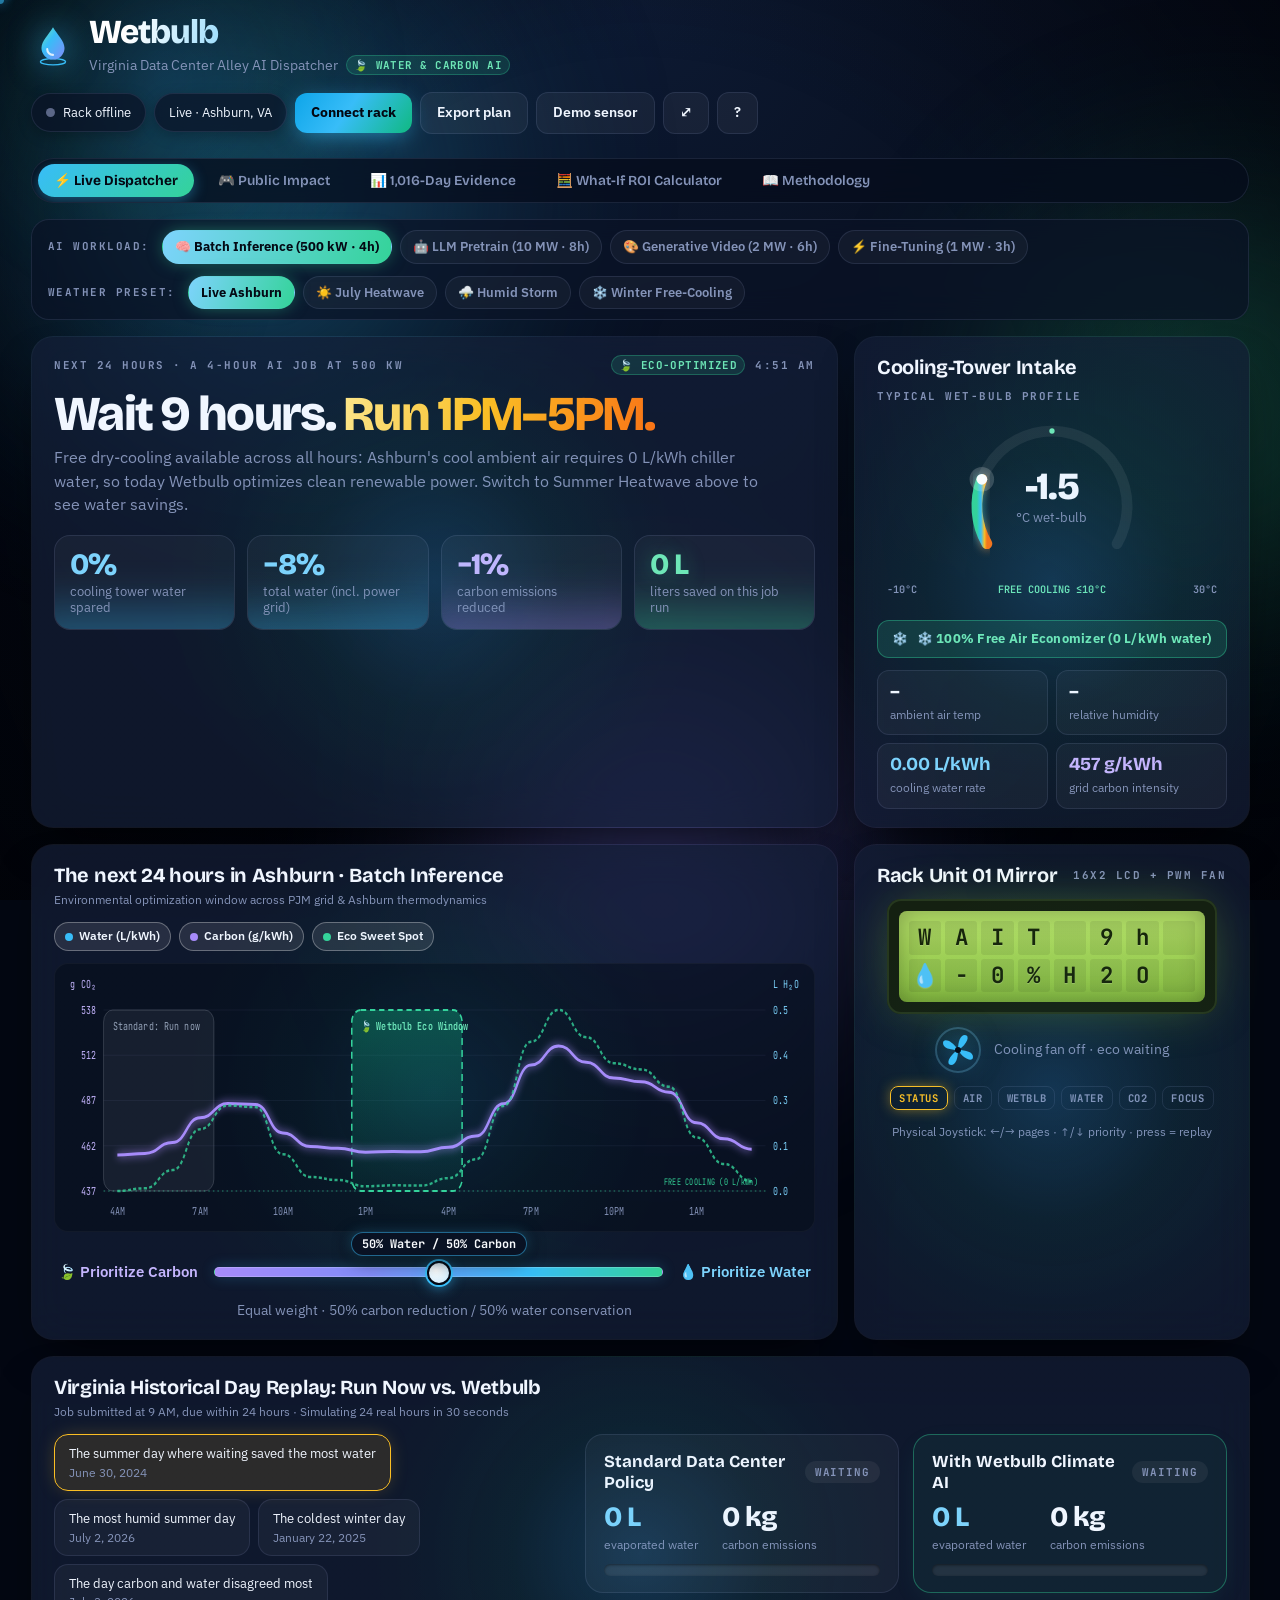
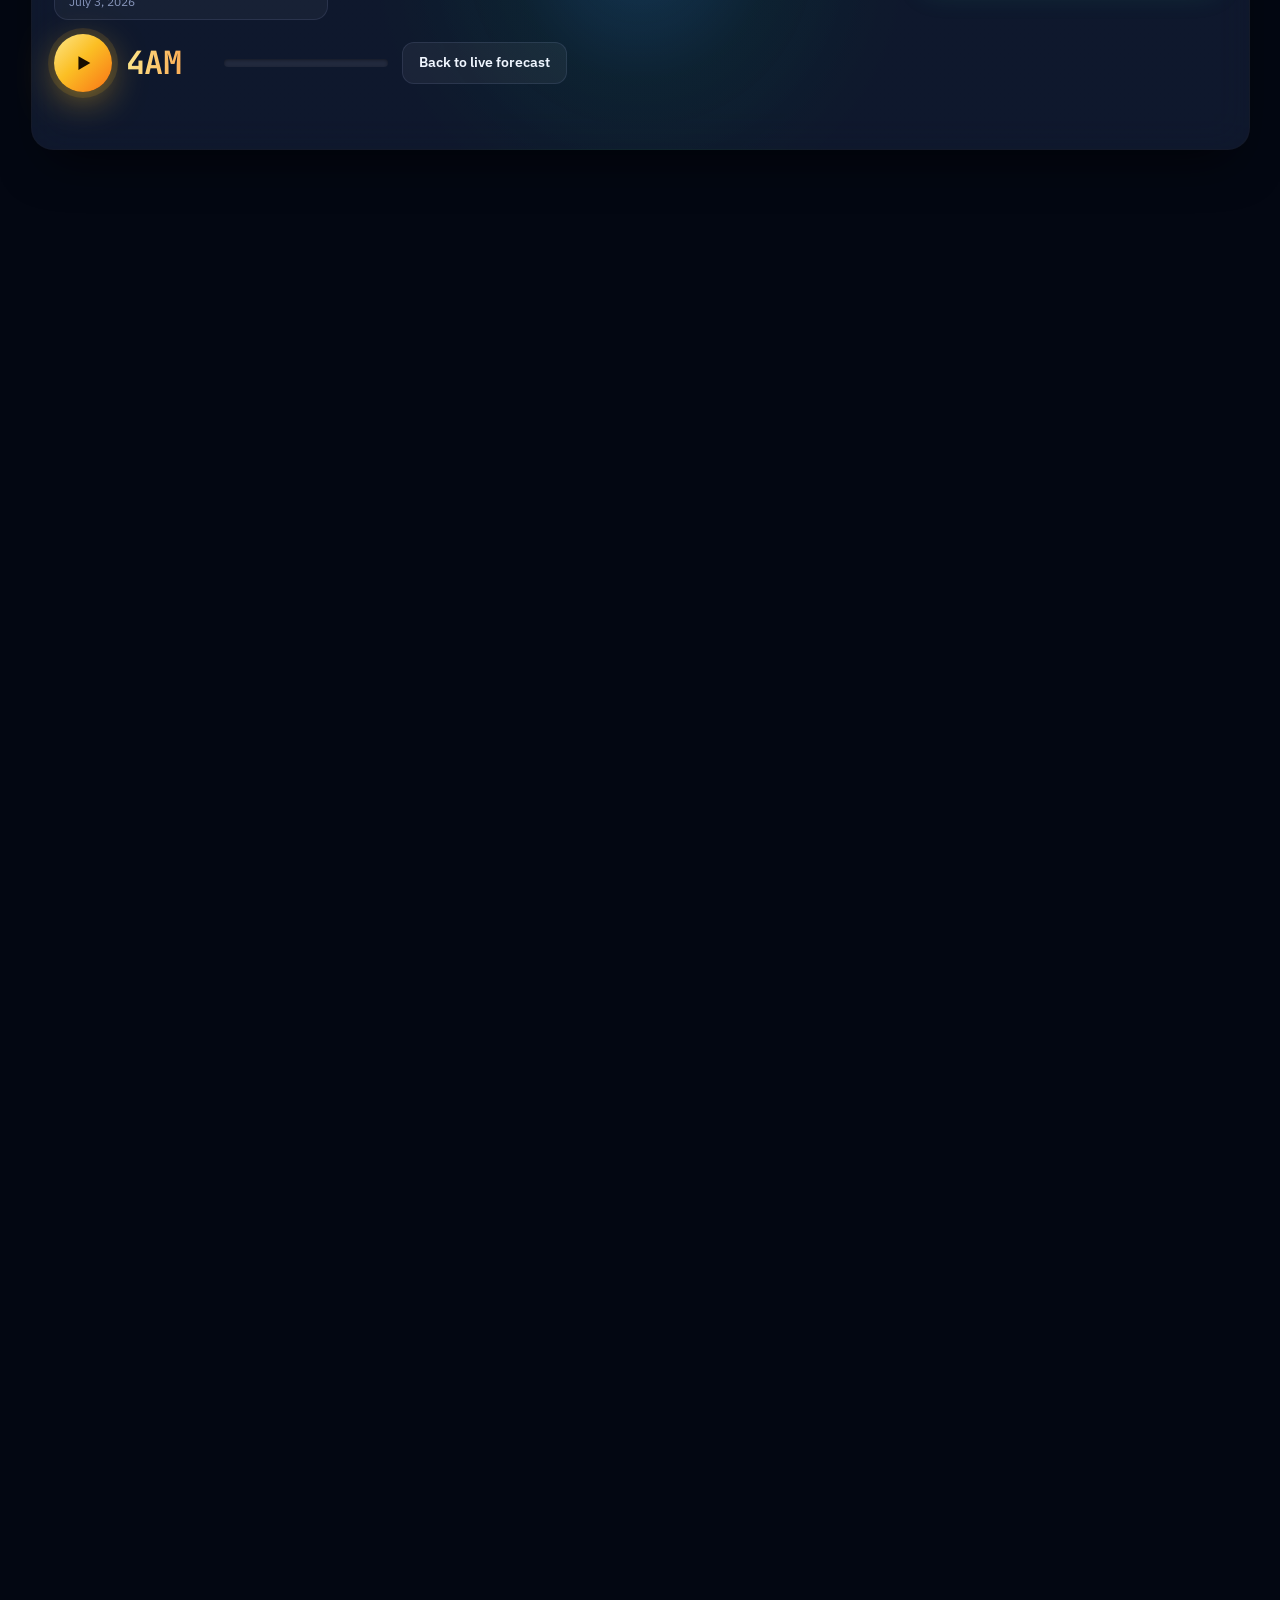
==== commit c6ce15d1: "Fix dashboard and prepare GitHub Pages" ====
--- a/804-Hackathon/dashboard/index.html
+++ b/804-Hackathon/dashboard/index.html
@@ -469,9 +469,13 @@
 /* Gauge Card */
 .gauge-wrap { position: relative; display: grid; place-items: center; margin: 4px 0; }
 #gauge { width: 100%; max-width: 230px; height: auto; overflow: visible; }
-.gauge-read { position: absolute; top: 52%; left: 50%; transform: translate(-50%, -50%); text-align: center; }
+.gauge-read { position: absolute; top: 52%; left: 50%; transform: translate(-50%, -50%); text-align: center; pointer-events: none; }
 .gauge-read b { display: block; font: 800 2.4rem/1 var(--display); letter-spacing: -0.03em; }
 .gauge-read span { color: var(--muted); font-size: 0.82rem; }
+.gauge-scale { display: grid; grid-template-columns: 1fr auto 1fr; align-items: center; gap: 8px; margin: -4px 10px 12px; color: var(--muted); font: 600 0.64rem var(--mono); }
+.gauge-scale span:first-child { text-align: left; }
+.gauge-scale span:nth-child(2) { color: var(--eco-bright); text-align: center; }
+.gauge-scale span:last-child { text-align: right; }
 
 /* Cooling Mode Badge */
 .cooling-mode-pill {
@@ -776,8 +780,9 @@
 }
 .fan-row { display: flex; align-items: center; gap: 12px; color: var(--muted); font-size: 0.88rem; }
 #fanSvg { width: 48px; height: 48px; filter: drop-shadow(0 0 12px rgba(56, 189, 248, 0.5)); }
-#fanSvg.spin .blades { animation: spin var(--spin, 1s) linear infinite; transform-origin: 24px 24px; }
+#fanSvg.spin .blades { animation: spin var(--spin, 1s) linear infinite; transform-box: view-box; transform-origin: center; }
 @keyframes spin { to { transform: rotate(360deg); } }
+@media (prefers-reduced-motion: reduce) { #fanSvg.spin .blades { animation-duration: 4s; } }
 
 .pages { display: flex; gap: 6px; flex-wrap: wrap; justify-content: center; }
 .pages span {
@@ -1018,8 +1023,8 @@
   font-size: 0.78rem;
 }
 
-/* ---------- Neal.fun Style Public Impact & Gamification ---------- */
-.neal-section {
+/* ---------- Public Impact & Gamification ---------- */
+.impact-section {
   display: flex;
   flex-direction: column;
   gap: 18px;
@@ -1079,17 +1084,17 @@
   color: #f8fafc;
 }
 
-/* Neal.fun Public Impact Grid with 3D Flip Cards */
-.neal-grid {
+/* Public Impact Grid with 3D Flip Cards */
+.impact-grid {
   display: grid;
   grid-template-columns: repeat(3, 1fr);
   gap: 16px;
 }
 @media (max-width: 950px) {
-  .neal-grid { grid-template-columns: repeat(2, 1fr); }
+  .impact-grid { grid-template-columns: repeat(2, 1fr); }
 }
 @media (max-width: 620px) {
-  .neal-grid { grid-template-columns: 1fr; }
+  .impact-grid { grid-template-columns: 1fr; }
 }
 
 .flip-card {
@@ -1189,7 +1194,7 @@
   color: #34d399;
 }
 
-/* Neal.fun Interactive Reservoir Mini-Game & Hotspots */
+/* Interactive Reservoir Mini-Game & Hotspots */
 .reservoir-card {
   padding: 18px 22px;
   border-radius: 20px;
@@ -1483,7 +1488,7 @@
   <!-- Multi-Page Site Navigation -->
   <nav class="site-nav" aria-label="Main Site Navigation">
     <a href="index.html" class="nav-tab active">⚡ Live Dispatcher</a>
-    <a href="impact.html" class="nav-tab">🎮 Public Impact (Neal.fun)</a>
+    <a href="impact.html" class="nav-tab">🎮 Public Impact</a>
     <a href="backtest.html" class="nav-tab">📊 1,016-Day Evidence</a>
     <a href="calculator.html" class="nav-tab">🧮 What-If ROI Calculator</a>
     <a href="methodology.html" class="nav-tab">📖 Methodology</a>
@@ -1538,12 +1543,13 @@
       </div>
       
       <div class="gauge-wrap">
-        <svg id="gauge" viewBox="0 0 300 200" aria-label="Wet-bulb gauge"></svg>
+        <svg id="gauge" viewBox="0 0 300 200" role="img" aria-label="Wet-bulb temperature gauge"></svg>
         <div class="gauge-read">
           <b class="num" id="airTwb">–</b>
           <span>°C wet-bulb</span>
         </div>
       </div>
+      <div class="gauge-scale" aria-hidden="true"><span>−10°C</span><span>FREE COOLING ≤10°C</span><span>30°C</span></div>
       
       <div class="cooling-mode-pill free" id="coolingModePill">
         <span>❄️</span>
@@ -1698,8 +1704,8 @@
     </div>
   </section>
 
-  <!-- Neal.fun Style Virginia Public Impact & Gamification Experience -->
-  <section class="neal-section reveal">
+  <!-- Virginia Public Impact & Gamification Experience -->
+  <section class="impact-section reveal">
     <!-- Live Real-Time Evaporation & Conservation Ticker -->
     <div class="ticker-banner">
       <div class="ticker-pulse">
@@ -1724,11 +1730,11 @@
       </div>
     </div>
 
-    <!-- Neal.fun Public Impact 3D Flip Card Grid -->
+    <!-- Public Impact 3D Flip Card Grid -->
     <div class="card reveal" style="display:flex;flex-direction:column;gap:16px;">
       <div class="card-head">
         <div>
-          <h2>🎮 Community Impact Explorer (Neal.fun Mode)</h2>
+          <h2>🎮 Virginia Community Impact Explorer</h2>
           <span class="hint">Click or hover any card to flip and discover the tangible local Virginia equivalency</span>
         </div>
         <div class="workload-slider-box">
@@ -1738,7 +1744,7 @@
         </div>
       </div>
 
-      <div class="neal-grid">
+      <div class="impact-grid">
         <!-- Card 1: Olympic Swimming Pools -->
         <div class="flip-card" onclick="this.classList.toggle('flipped')">
           <div class="flip-card-inner">
@@ -1810,7 +1816,7 @@
             <div class="flip-back">
               <h4>🥤 3.7x to the Moon</h4>
               <p>1.44 billion 500ml water bottles stacked end-to-end reach 289,000 kilometers into the sky — more than 75% of the distance from the Earth all the way to the Moon!</p>
-              <span class="foot">Neal.fun Space Scale</span>
+              <span class="foot">Space Scale</span>
             </div>
           </div>
         </div>
@@ -1854,7 +1860,7 @@
         </div>
       </div>
 
-      <!-- Neal.fun Interactive Reservoir Mini-Game Widget -->
+      <!-- Interactive Reservoir Mini-Game Widget -->
       <div class="reservoir-card">
         <div class="reservoir-controls">
           <div style="display:flex;align-items:center;gap:8px;">
@@ -2106,9 +2112,9 @@
     const now = new Date(), m = now.getMonth() + 1;
     S.forecast = Array.from({ length: 24 }, (_, k) => {
       const h = (now.getHours() + k) % 24, mh = S.profile ? S.profile.month_hour[`${m}-${h}`] : null;
-      return { hour: h, label: hourLabel(h), temp: 22, rh: 50, twb: mh ? mh.twb : 12 };
+      return { hour: h, label: hourLabel(h), temp: null, rh: null, twb: mh ? mh.twb : 12 };
     });
-    if (!S.sensor) $("airSource").textContent = "typical profile";
+    if (!S.sensor) $("airSource").textContent = "typical wet-bulb profile";
   }
 }
 
@@ -2275,7 +2281,6 @@
   };
   const av = lerp(a0, a1, Math.max(t, 0.002)), [px, py] = pol(av);
   const free = pol(lerp(a0, a1, 20 / 40));
-  const mono = 'font-family="JetBrains Mono, monospace"';
 
   $("gauge").innerHTML = `<defs>
       <linearGradient id="gg" x1="0" x2="1">
@@ -2292,11 +2297,9 @@
     <path d="${arc(a0, av)}" stroke="url(#gg)" stroke-width="14" fill="none" stroke-linecap="round" filter="url(#gaugeGlow)" opacity=".7"/>
     <path d="${arc(a0, av)}" stroke="url(#gg)" stroke-width="14" fill="none" stroke-linecap="round"/>
     <circle cx="${free[0]}" cy="${free[1]}" r="3.5" fill="#6ee7b7"/>
-    <text x="${free[0]}" y="${free[1] - 14}" fill="#34d399" font-size="10" font-weight="700" text-anchor="middle" ${mono}>FREE COOLING ≤10°</text>
     <circle cx="${px}" cy="${py}" r="16" fill="#ffffff" opacity=".18"/>
     <circle cx="${px}" cy="${py}" r="7" fill="#ffffff"/>
-    <text x="${pol(a0)[0]}" y="${pol(a0)[1] + 24}" fill="#8493b8" font-size="11" text-anchor="middle" ${mono}>-10°C</text>
-    <text x="${pol(a1)[0]}" y="${pol(a1)[1] + 24}" fill="#8493b8" font-size="11" text-anchor="middle" ${mono}>30°C</text>`;
+    <title>Wet-bulb temperature ${twb.toFixed(1)} degrees Celsius</title>`;
 }
 
 // =====================================================================
@@ -2474,9 +2477,11 @@
   const f = $("fanSvg");
   f.classList.toggle("spin", fan > 0);
   f.style.setProperty("--spin", fan > 0 ? (1.4 - fan / 255 * 1.15).toFixed(2) + "s" : "1s");
-  $("fanText").textContent = fan > 0
+  const fanText = $("fanText");
+  fanText.textContent = fan > 0
     ? `Cooling fan ${Math.round(fan / 2.55)}% · ${ser[h].wue.toFixed(2)} L/kWh`
     : (S.mode === "replay" && S.rt >= s + dur ? "Cooling fan off · job finished" : "Cooling fan off · eco waiting");
+  fanText.setAttribute("aria-label", fanText.textContent);
   sendL(S.lcd[0], S.lcd[1], fan, Math.round(ser[h].ci), Math.round(S.w * 100));
 }
 
@@ -2498,7 +2503,7 @@
 }
 
 // =====================================================================
-// Scale Impact Simulator & Neal.fun Public Impact
+// Scale Impact Simulator & Public Impact
 // =====================================================================
 function updateScaleSimulator(jobSavedLiters) {
   const baseLiters = Math.max(0, jobSavedLiters);
@@ -3120,7 +3125,7 @@
   ["btnScaleSingle", "btnScaleCampus", "btnScaleVA"].forEach(b => $(b).classList.toggle("active", b === id));
 }
 
-// Neal.fun Real-Time Evaporation Clock
+// Real-Time Evaporation Clock
 let tickerStart = performance.now();
 setInterval(() => {
   const elapsedSec = (performance.now() - tickerStart) / 1000;
@@ -3132,7 +3137,7 @@
   if (elT) elT.textContent = Math.floor(elapsedSec) + "s";
 }, 200);
 
-// Neal.fun Flexible Workload Slider
+// Flexible Workload Slider
 const flexS = $("flexSlider");
 if (flexS) {
   flexS.oninput = e => {
@@ -3143,7 +3148,7 @@
   };
 }
 
-// Neal.fun Reservoir Fill Game
+// Reservoir Fill Game
 let pouredLiters = 0;
 const btnPour = $("btnPourWater");
 if (btnPour) {
